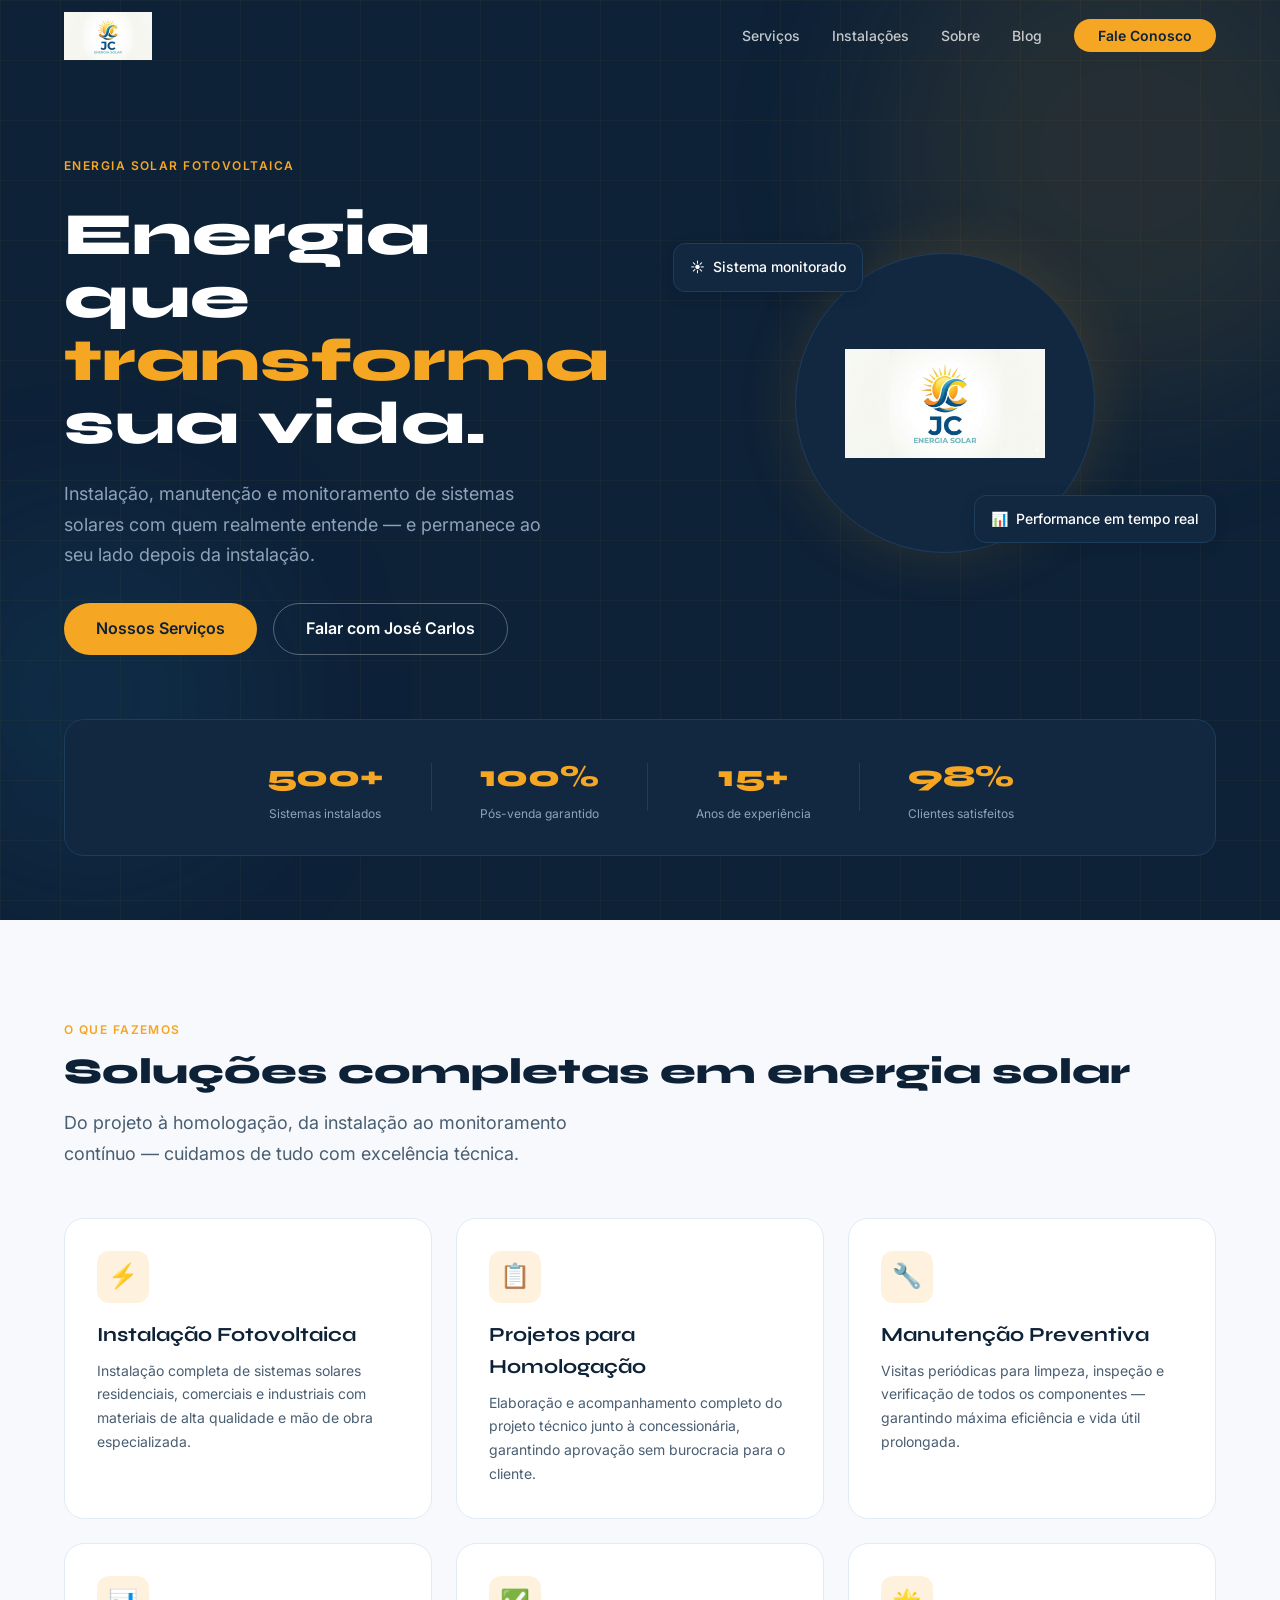
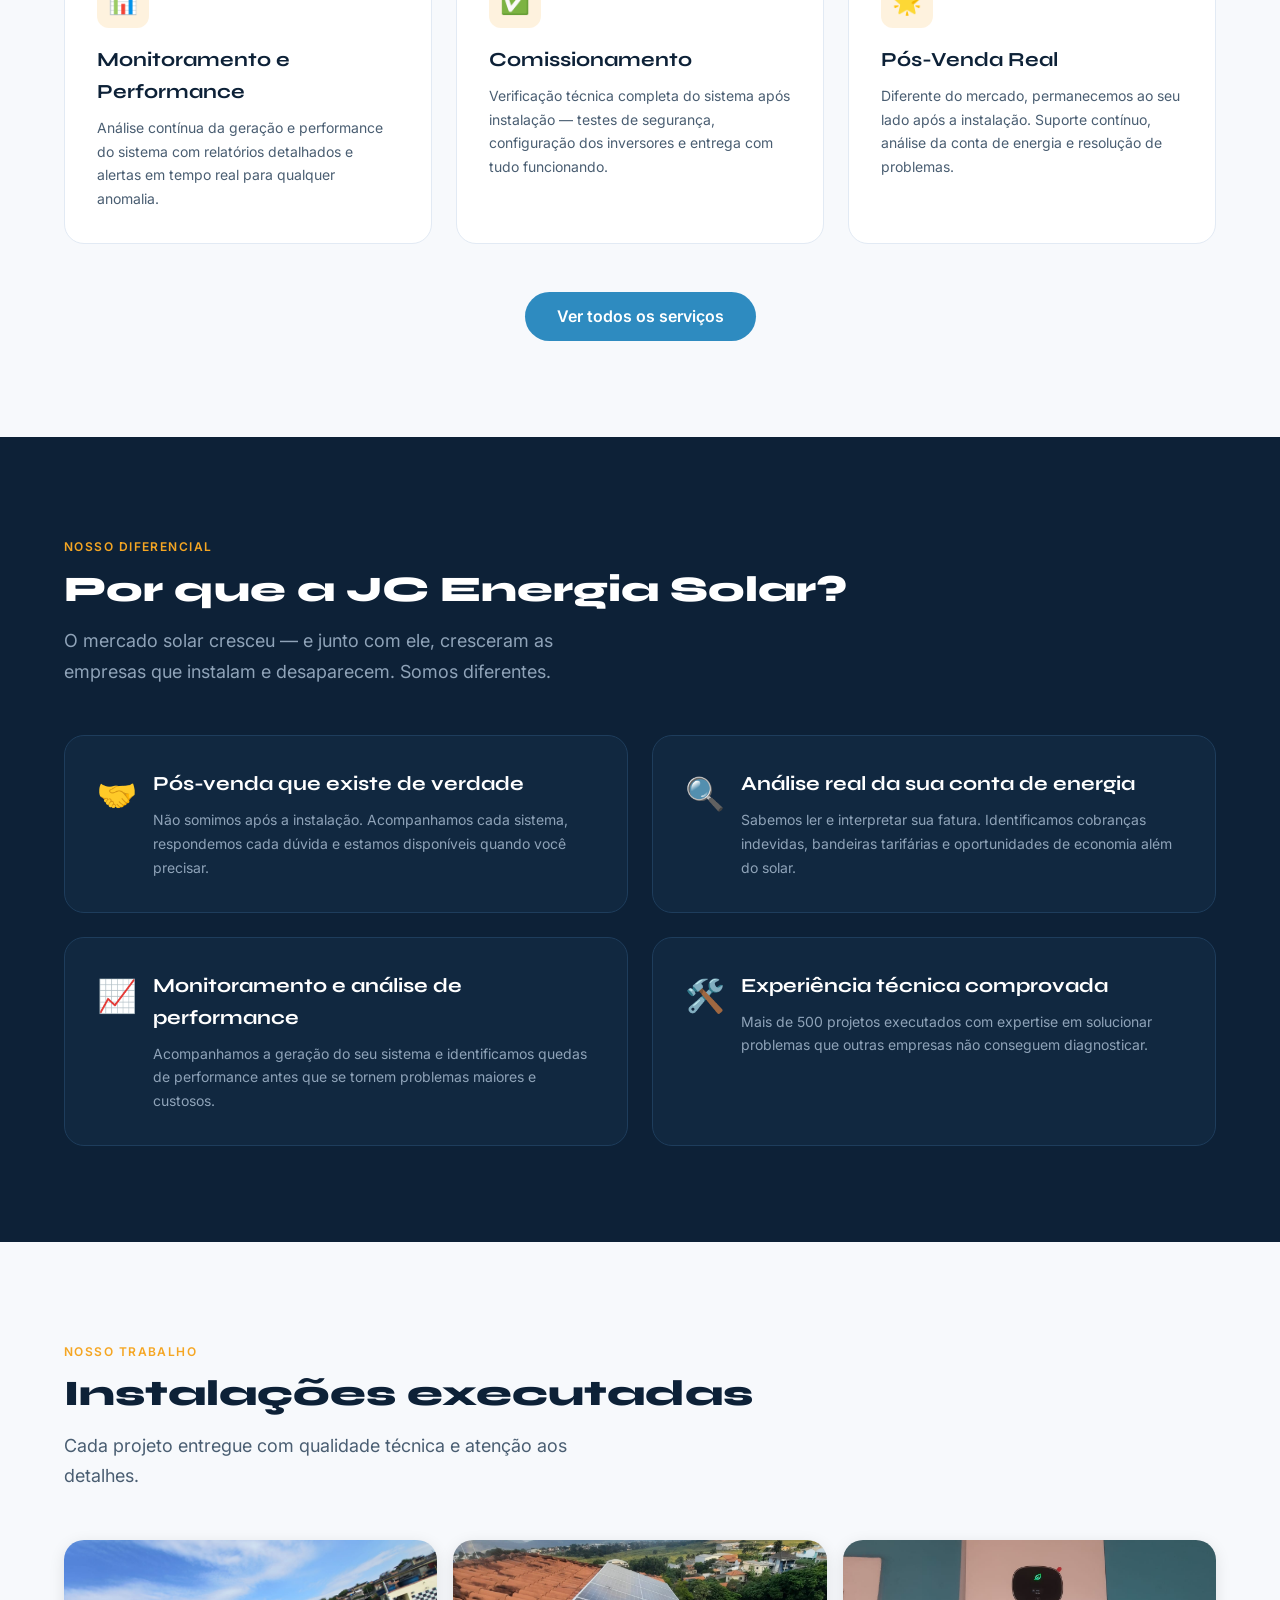
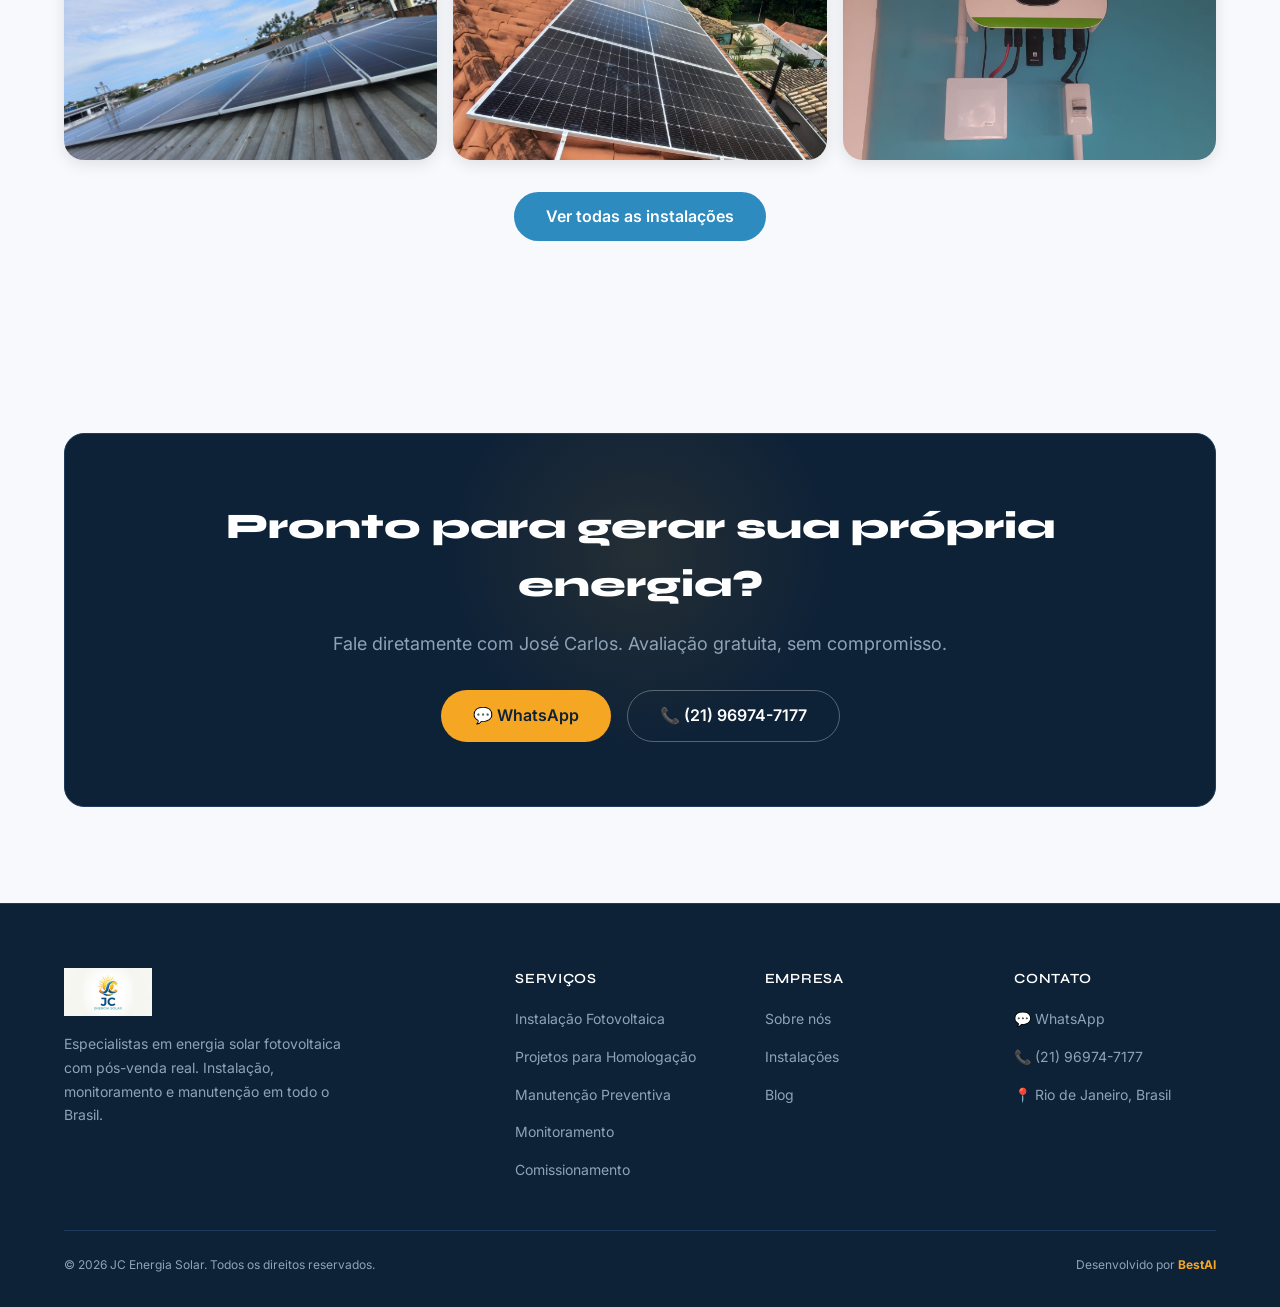
==== index.html @ f210039d "feat: index.html homepage JC Energia Solar" ====
<!DOCTYPE html>
<html lang="pt-BR">
<head>
  <meta charset="UTF-8" />
  <meta name="viewport" content="width=device-width, initial-scale=1.0" />
  <meta name="description" content="JC Energia Solar — Instalação, manutenção e monitoramento de sistemas fotovoltaicos no Brasil. Qualidade, confiança e pós-venda real." />
  <title>JC Energia Solar — Energia que transforma</title>
  <link rel="icon" type="image/jpg" href="assets/images/logo.jpg" />
  <link rel="stylesheet" href="assets/css/style.css" />
</head>
<body>

  <!-- NAVBAR -->
  <nav class="navbar">
    <div class="container">
      <a href="index.html" class="navbar__logo">
        <img src="assets/images/logo.jpg" alt="JC Energia Solar" />
      </a>
      <ul class="navbar__links">
        <li><a href="pages/servicos.html">Serviços</a></li>
        <li><a href="pages/instalacoes.html">Instalações</a></li>
        <li><a href="pages/sobre.html">Sobre</a></li>
        <li><a href="pages/blog.html">Blog</a></li>
        <li><a href="#contacto" class="navbar__cta">Fale Conosco</a></li>
      </ul>
      <div class="navbar__toggle" aria-label="Menu">
        <span></span><span></span><span></span>
      </div>
    </div>
  </nav>

  <!-- HERO -->
  <section class="hero">
    <div class="hero__bg">
      <div class="hero__orb hero__orb--1"></div>
      <div class="hero__orb hero__orb--2"></div>
      <div class="hero__grid"></div>
    </div>
    <div class="container hero__content">
      <div class="hero__text">
        <span class="section__eyebrow">Energia Solar Fotovoltaica</span>
        <h1 class="hero__title">Energia que<br><span>transforma</span><br>sua vida.</h1>
        <p class="hero__subtitle">Instalação, manutenção e monitoramento de sistemas solares com quem realmente entende — e permanece ao seu lado depois da instalação.</p>
        <div class="hero__actions">
          <a href="pages/servicos.html" class="btn btn--primary">Nossos Serviços</a>
          <a href="#contacto" class="btn btn--outline">Falar com José Carlos</a>
        </div>
      </div>
      <div class="hero__visual">
        <div class="hero__card-float hero__card-float--1">
          <span>☀️</span><p>Sistema monitorado</p>
        </div>
        <div class="hero__logo-glow">
          <img src="assets/images/logo.jpg" alt="JC Energia Solar" />
        </div>
        <div class="hero__card-float hero__card-float--2">
          <span>📊</span><p>Performance em tempo real</p>
        </div>
      </div>
    </div>

    <!-- STATS -->
    <div class="container">
      <div class="hero__stats">
        <div class="stat-item">
          <span class="stat-item__value" data-target="500+">500+</span>
          <span class="stat-item__label">Sistemas instalados</span>
        </div>
        <div class="stat-item__divider"></div>
        <div class="stat-item">
          <span class="stat-item__value" data-target="100%">100%</span>
          <span class="stat-item__label">Pós-venda garantido</span>
        </div>
        <div class="stat-item__divider"></div>
        <div class="stat-item">
          <span class="stat-item__value" data-target="15+">15+</span>
          <span class="stat-item__label">Anos de experiência</span>
        </div>
        <div class="stat-item__divider"></div>
        <div class="stat-item">
          <span class="stat-item__value" data-target="98%">98%</span>
          <span class="stat-item__label">Clientes satisfeitos</span>
        </div>
      </div>
    </div>
  </section>

  <!-- SERVIÇOS -->
  <section class="section section--light" id="servicos">
    <div class="container">
      <div class="section__header">
        <span class="section__eyebrow">O que fazemos</span>
        <h2 class="section__title">Soluções completas em energia solar</h2>
        <p class="section__subtitle">Do projeto à homologação, da instalação ao monitoramento contínuo — cuidamos de tudo com excelência técnica.</p>
      </div>
      <div class="services__grid">
        <div class="card">
          <div class="card__icon">⚡</div>
          <h3 class="card__title">Instalação Fotovoltaica</h3>
          <p class="card__text">Instalação completa de sistemas solares residenciais, comerciais e industriais com materiais de alta qualidade e mão de obra especializada.</p>
        </div>
        <div class="card">
          <div class="card__icon">📋</div>
          <h3 class="card__title">Projetos para Homologação</h3>
          <p class="card__text">Elaboração e acompanhamento completo do projeto técnico junto à concessionária, garantindo aprovação sem burocracia para o cliente.</p>
        </div>
        <div class="card">
          <div class="card__icon">🔧</div>
          <h3 class="card__title">Manutenção Preventiva</h3>
          <p class="card__text">Visitas periódicas para limpeza, inspeção e verificação de todos os componentes — garantindo máxima eficiência e vida útil prolongada.</p>
        </div>
        <div class="card">
          <div class="card__icon">📊</div>
          <h3 class="card__title">Monitoramento e Performance</h3>
          <p class="card__text">Análise contínua da geração e performance do sistema com relatórios detalhados e alertas em tempo real para qualquer anomalia.</p>
        </div>
        <div class="card">
          <div class="card__icon">✅</div>
          <h3 class="card__title">Comissionamento</h3>
          <p class="card__text">Verificação técnica completa do sistema após instalação — testes de segurança, configuração dos inversores e entrega com tudo funcionando.</p>
        </div>
        <div class="card">
          <div class="card__icon">🌟</div>
          <h3 class="card__title">Pós-Venda Real</h3>
          <p class="card__text">Diferente do mercado, permanecemos ao seu lado após a instalação. Suporte contínuo, análise da conta de energia e resolução de problemas.</p>
        </div>
      </div>
      <div style="text-align:center;margin-top:var(--space-12);">
        <a href="pages/servicos.html" class="btn btn--blue">Ver todos os serviços</a>
      </div>
    </div>
  </section>

  <!-- POR QUE ESCOLHER -->
  <section class="section section--dark">
    <div class="container">
      <div class="section__header">
        <span class="section__eyebrow">Nosso diferencial</span>
        <h2 class="section__title">Por que a JC Energia Solar?</h2>
        <p class="section__subtitle">O mercado solar cresceu — e junto com ele, cresceram as empresas que instalam e desaparecem. Somos diferentes.</p>
      </div>
      <div style="display:grid;grid-template-columns:repeat(2,1fr);gap:var(--space-6);">
        <div class="card card--dark" style="display:flex;gap:var(--space-4);align-items:flex-start;">
          <div style="font-size:2rem;flex-shrink:0;">🤝</div>
          <div>
            <h3 class="card__title" style="color:#fff;">Pós-venda que existe de verdade</h3>
            <p class="card__text">Não somimos após a instalação. Acompanhamos cada sistema, respondemos cada dúvida e estamos disponíveis quando você precisar.</p>
          </div>
        </div>
        <div class="card card--dark" style="display:flex;gap:var(--space-4);align-items:flex-start;">
          <div style="font-size:2rem;flex-shrink:0;">🔍</div>
          <div>
            <h3 class="card__title" style="color:#fff;">Análise real da sua conta de energia</h3>
            <p class="card__text">Sabemos ler e interpretar sua fatura. Identificamos cobranças indevidas, bandeiras tarifárias e oportunidades de economia além do solar.</p>
          </div>
        </div>
        <div class="card card--dark" style="display:flex;gap:var(--space-4);align-items:flex-start;">
          <div style="font-size:2rem;flex-shrink:0;">📈</div>
          <div>
            <h3 class="card__title" style="color:#fff;">Monitoramento e análise de performance</h3>
            <p class="card__text">Acompanhamos a geração do seu sistema e identificamos quedas de performance antes que se tornem problemas maiores e custosos.</p>
          </div>
        </div>
        <div class="card card--dark" style="display:flex;gap:var(--space-4);align-items:flex-start;">
          <div style="font-size:2rem;flex-shrink:0;">🛠️</div>
          <div>
            <h3 class="card__title" style="color:#fff;">Experiência técnica comprovada</h3>
            <p class="card__text">Mais de 500 projetos executados com expertise em solucionar problemas que outras empresas não conseguem diagnosticar.</p>
          </div>
        </div>
      </div>
    </div>
  </section>

  <!-- GALERIA PRÉVIA -->
  <section class="section section--light">
    <div class="container">
      <div class="section__header">
        <span class="section__eyebrow">Nosso trabalho</span>
        <h2 class="section__title">Instalações executadas</h2>
        <p class="section__subtitle">Cada projeto entregue com qualidade técnica e atenção aos detalhes.</p>
      </div>
      <div style="display:grid;grid-template-columns:repeat(3,1fr);gap:var(--space-4);">
        <div class="install-card" style="border-radius:var(--radius-lg);overflow:hidden;box-shadow:var(--shadow-md);">
          <img src="assets/images/img1.jpg" alt="Instalação 1" style="width:100%;height:220px;object-fit:cover;transition:transform 0.4s ease;" onmouseover="this.style.transform='scale(1.05)'" onmouseout="this.style.transform='scale(1)'" />
        </div>
        <div class="install-card" style="border-radius:var(--radius-lg);overflow:hidden;box-shadow:var(--shadow-md);">
          <img src="assets/images/img2.jpg" alt="Instalação 2" style="width:100%;height:220px;object-fit:cover;transition:transform 0.4s ease;" onmouseover="this.style.transform='scale(1.05)'" onmouseout="this.style.transform='scale(1)'" />
        </div>
        <div class="install-card" style="border-radius:var(--radius-lg);overflow:hidden;box-shadow:var(--shadow-md);">
          <img src="assets/images/img3.jpg" alt="Instalação 3" style="width:100%;height:220px;object-fit:cover;transition:transform 0.4s ease;" onmouseover="this.style.transform='scale(1.05)'" onmouseout="this.style.transform='scale(1)'" />
        </div>
      </div>
      <div style="text-align:center;margin-top:var(--space-8);">
        <a href="pages/instalacoes.html" class="btn btn--blue">Ver todas as instalações</a>
      </div>
    </div>
  </section>

  <!-- CONTACTO -->
  <section class="section cta-section" id="contacto">
    <div class="container">
      <div class="cta-box">
        <h2 class="cta-box__title">Pronto para gerar sua própria energia?</h2>
        <p class="cta-box__subtitle">Fale diretamente com José Carlos. Avaliação gratuita, sem compromisso.</p>
        <div style="display:flex;gap:var(--space-4);justify-content:center;flex-wrap:wrap;position:relative;">
          <a href="https://wa.me/5521969747177" target="_blank" class="btn btn--primary">
            💬 WhatsApp
          </a>
          <a href="tel:+5521969747177" class="btn btn--outline">
            📞 (21) 96974-7177
          </a>
        </div>
      </div>
    </div>
  </section>

  <!-- FOOTER -->
  <footer class="footer">
    <div class="container">
      <div class="footer__grid">
        <div class="footer__brand">
          <img src="assets/images/logo.jpg" alt="JC Energia Solar" />
          <p>Especialistas em energia solar fotovoltaica com pós-venda real. Instalação, monitoramento e manutenção em todo o Brasil.</p>
        </div>
        <div class="footer__col">
          <h4>Serviços</h4>
          <ul>
            <li><a href="pages/servicos.html">Instalação Fotovoltaica</a></li>
            <li><a href="pages/servicos.html">Projetos para Homologação</a></li>
            <li><a href="pages/servicos.html">Manutenção Preventiva</a></li>
            <li><a href="pages/servicos.html">Monitoramento</a></li>
            <li><a href="pages/servicos.html">Comissionamento</a></li>
          </ul>
        </div>
        <div class="footer__col">
          <h4>Empresa</h4>
          <ul>
            <li><a href="pages/sobre.html">Sobre nós</a></li>
            <li><a href="pages/instalacoes.html">Instalações</a></li>
            <li><a href="pages/blog.html">Blog</a></li>
          </ul>
        </div>
        <div class="footer__col">
          <h4>Contato</h4>
          <ul>
            <li><a href="https://wa.me/5521969747177" target="_blank">💬 WhatsApp</a></li>
            <li><a href="tel:+5521969747177">📞 (21) 96974-7177</a></li>
            <li><a href="#">📍 Rio de Janeiro, Brasil</a></li>
          </ul>
        </div>
      </div>
      <div class="footer__bottom">
        <span>© 2026 JC Energia Solar. Todos os direitos reservados.</span>
        <span>Desenvolvido por <strong style="color:var(--color-yellow);">BestAI</strong></span>
      </div>
    </div>
  </footer>

  <script src="assets/js/main.js"></script>
</body>
</html>
---- assets/css/style.css ----
/* ============================================
   JC ENERGIA SOLAR — GLOBAL STYLES
   ============================================ */

   @import url('https://fonts.googleapis.com/css2?family=Syne:wght@400;600;700;800&family=Inter:wght@300;400;500;600&display=swap');
   @import './theme.css';
   
   *, *::before, *::after { box-sizing: border-box; margin: 0; padding: 0; }
   html { scroll-behavior: smooth; font-size: 16px; }
   body {
     font-family: var(--font-body);
     color: var(--color-text-primary);
     background: var(--color-light-bg);
     line-height: 1.6;
     -webkit-font-smoothing: antialiased;
   }
   img { max-width: 100%; display: block; }
   a   { text-decoration: none; color: inherit; }
   ul  { list-style: none; }
   
   /* ── CONTAINER ── */
   .container {
     width: 100%;
     max-width: var(--container-max);
     margin: 0 auto;
     padding: 0 var(--space-6);
   }
   
   /* ── NAVBAR ── */
   .navbar {
     position: fixed;
     top: 0; left: 0; right: 0;
     height: var(--nav-height);
     z-index: 100;
     transition: background var(--transition-normal), box-shadow var(--transition-normal);
   }
   .navbar.scrolled {
     background: rgba(13,33,55,0.97);
     backdrop-filter: blur(12px);
     box-shadow: 0 2px 20px rgba(0,0,0,0.3);
   }
   .navbar .container {
     height: 100%;
     display: flex;
     align-items: center;
     justify-content: space-between;
   }
   .navbar__logo img { height: 48px; width: auto; }
   .navbar__links {
     display: flex;
     align-items: center;
     gap: var(--space-8);
   }
   .navbar__links a {
     font-size: var(--text-sm);
     font-weight: var(--weight-medium);
     color: rgba(255,255,255,0.75);
     transition: color var(--transition-fast);
     position: relative;
   }
   .navbar__links a::after {
     content: '';
     position: absolute;
     bottom: -4px; left: 0;
     width: 0; height: 2px;
     background: var(--color-yellow);
     transition: width var(--transition-normal);
   }
   .navbar__links a:hover,
   .navbar__links a.active { color: #fff; }
   .navbar__links a:hover::after,
   .navbar__links a.active::after { width: 100%; }
   
   .navbar__cta {
     background: var(--color-yellow) !important;
     color: var(--color-dark-bg) !important;
     font-weight: var(--weight-semibold) !important;
     padding: var(--space-2) var(--space-6);
     border-radius: var(--radius-full);
     transition: background var(--transition-fast), box-shadow var(--transition-fast) !important;
   }
   .navbar__cta:hover {
     background: var(--color-orange) !important;
     box-shadow: var(--shadow-yellow) !important;
   }
   .navbar__cta::after { display: none !important; }
   
   .navbar__toggle {
     display: none;
     flex-direction: column;
     gap: 5px;
     cursor: pointer;
     padding: var(--space-2);
   }
   .navbar__toggle span {
     display: block;
     width: 24px; height: 2px;
     background: #fff;
     border-radius: 2px;
     transition: transform var(--transition-normal), opacity var(--transition-normal);
   }
   
   /* ── BUTTONS ── */
   .btn {
     display: inline-flex;
     align-items: center;
     gap: var(--space-2);
     padding: var(--space-3) var(--space-8);
     border-radius: var(--radius-full);
     font-family: var(--font-body);
     font-size: var(--text-base);
     font-weight: var(--weight-semibold);
     cursor: pointer;
     border: none;
     transition: all var(--transition-normal);
     white-space: nowrap;
   }
   .btn--primary {
     background: var(--color-yellow);
     color: var(--color-dark-bg);
   }
   .btn--primary:hover {
     background: var(--color-orange);
     box-shadow: var(--shadow-yellow);
     transform: translateY(-2px);
   }
   .btn--outline {
     background: transparent;
     color: #fff;
     border: 1.5px solid rgba(255,255,255,0.3);
   }
   .btn--outline:hover {
     border-color: var(--color-yellow);
     color: var(--color-yellow);
     transform: translateY(-2px);
   }
   .btn--blue {
     background: var(--color-blue-mid);
     color: #fff;
   }
   .btn--blue:hover {
     background: var(--color-blue-dark);
     box-shadow: var(--shadow-blue);
     transform: translateY(-2px);
   }
   
   /* ── SECTIONS ── */
   .section { padding: var(--space-24) 0; }
   .section--dark    { background: var(--color-dark-bg); color: #fff; }
   .section--light   { background: var(--color-light-bg); }
   .section--surface { background: var(--color-light-surface); }
   .section--blue    { background: var(--color-blue-dark); color: #fff; }
   
   .section__eyebrow {
     display: inline-block;
     font-size: var(--text-xs);
     font-weight: var(--weight-semibold);
     letter-spacing: 0.12em;
     text-transform: uppercase;
     color: var(--color-yellow);
     margin-bottom: var(--space-3);
   }
   .section__title {
     font-family: var(--font-display);
     font-size: var(--text-4xl);
     font-weight: var(--weight-black);
     line-height: 1.15;
     margin-bottom: var(--space-4);
   }
   .section__subtitle {
     font-size: var(--text-lg);
     color: var(--color-text-secondary);
     max-width: 560px;
     line-height: 1.7;
   }
   .section--dark .section__subtitle,
   .section--blue .section__subtitle { color: var(--color-text-muted); }
   .section__header { margin-bottom: var(--space-12); }
   
   /* ── CARDS ── */
   .card {
     background: var(--color-light-surface);
     border: 1px solid var(--color-light-border);
     border-radius: var(--radius-lg);
     padding: var(--space-8);
     transition: box-shadow var(--transition-normal), transform var(--transition-normal), border-color var(--transition-normal);
   }
   .card:hover {
     box-shadow: var(--shadow-lg);
     transform: translateY(-4px);
     border-color: var(--color-yellow);
   }
   .card--dark {
     background: var(--color-dark-surface);
     border-color: var(--color-dark-border);
   }
   .card--dark:hover { box-shadow: var(--shadow-yellow); }
   .card__icon {
     width: 52px; height: 52px;
     background: var(--color-yellow-glow);
     border-radius: var(--radius-md);
     display: flex;
     align-items: center;
     justify-content: center;
     margin-bottom: var(--space-4);
     font-size: 1.5rem;
   }
   .card__title {
     font-family: var(--font-display);
     font-size: var(--text-xl);
     font-weight: var(--weight-bold);
     margin-bottom: var(--space-2);
   }
   .card__text {
     font-size: var(--text-sm);
     color: var(--color-text-secondary);
     line-height: 1.7;
   }
   .card--dark .card__text { color: var(--color-text-muted); }
   
   /* ── PAGE HERO (páginas internas) ── */
   .page-hero {
     background: var(--color-dark-bg);
     padding: calc(var(--nav-height) + var(--space-20)) 0 var(--space-20);
     position: relative;
     overflow: hidden;
     text-align: center;
   }
   .page-hero::before {
     content: '';
     position: absolute;
     top: -100px; left: 50%;
     transform: translateX(-50%);
     width: 600px; height: 400px;
     background: radial-gradient(ellipse, rgba(245,166,35,0.12) 0%, transparent 70%);
     pointer-events: none;
   }
   .page-hero__eyebrow {
     display: inline-block;
     font-size: var(--text-xs);
     font-weight: var(--weight-semibold);
     letter-spacing: 0.12em;
     text-transform: uppercase;
     color: var(--color-yellow);
     margin-bottom: var(--space-3);
   }
   .page-hero__title {
     font-family: var(--font-display);
     font-size: var(--text-5xl);
     font-weight: var(--weight-black);
     color: #fff;
     margin-bottom: var(--space-4);
     position: relative;
   }
   .page-hero__subtitle {
     font-size: var(--text-lg);
     color: var(--color-text-muted);
     max-width: 540px;
     margin: 0 auto;
     line-height: 1.7;
   }
   
   /* ── FOOTER ── */
   .footer {
     background: var(--color-dark-bg);
     color: var(--color-text-muted);
     padding: var(--space-16) 0 var(--space-8);
     border-top: 1px solid var(--color-dark-border);
   }
   .footer__grid {
     display: grid;
     grid-template-columns: 2fr 1fr 1fr 1fr;
     gap: var(--space-12);
     margin-bottom: var(--space-12);
   }
   .footer__brand img { height: 48px; margin-bottom: var(--space-4); }
   .footer__brand p   { font-size: var(--text-sm); line-height: 1.7; max-width: 280px; }
   .footer__col h4 {
     font-family: var(--font-display);
     font-size: var(--text-sm);
     font-weight: var(--weight-semibold);
     color: #fff;
     margin-bottom: var(--space-4);
     letter-spacing: 0.05em;
     text-transform: uppercase;
   }
   .footer__col ul { display: flex; flex-direction: column; gap: var(--space-3); }
   .footer__col ul li a {
     font-size: var(--text-sm);
     color: var(--color-text-muted);
     transition: color var(--transition-fast);
   }
   .footer__col ul li a:hover { color: var(--color-yellow); }
   .footer__bottom {
     border-top: 1px solid var(--color-dark-border);
     padding-top: var(--space-6);
     display: flex;
     justify-content: space-between;
     align-items: center;
     font-size: var(--text-xs);
   }
   
   /* ── HERO HOME ── */
   .hero {
     min-height: 100vh;
     background: var(--color-dark-bg);
     position: relative;
     overflow: hidden;
     display: flex;
     flex-direction: column;
     justify-content: center;
     padding-top: var(--nav-height);
   }
   .hero__bg { position: absolute; inset: 0; pointer-events: none; }
   .hero__orb {
     position: absolute;
     border-radius: 50%;
     filter: blur(80px);
   }
   .hero__orb--1 {
     width: 500px; height: 500px;
     background: rgba(245,166,35,0.10);
     top: -100px; right: -100px;
   }
   .hero__orb--2 {
     width: 350px; height: 350px;
     background: rgba(46,139,192,0.10);
     bottom: 50px; left: -80px;
   }
   .hero__grid {
     position: absolute; inset: 0;
     background-image:
       linear-gradient(rgba(245,166,35,0.04) 1px, transparent 1px),
       linear-gradient(90deg, rgba(245,166,35,0.04) 1px, transparent 1px);
     background-size: 60px 60px;
   }
   .hero__content {
     display: grid;
     grid-template-columns: 1fr 1fr;
     align-items: center;
     gap: var(--space-16);
     padding-top: var(--space-20);
     padding-bottom: var(--space-16);
     position: relative;
     z-index: 1;
   }
   .hero__text { max-width: 560px; }
   .hero__title {
     font-family: var(--font-display);
     font-size: var(--text-6xl);
     font-weight: var(--weight-black);
     color: #fff;
     line-height: 1.05;
     margin: var(--space-4) 0 var(--space-6);
   }
   .hero__title span { color: var(--color-yellow); }
   .hero__subtitle {
     font-size: var(--text-lg);
     color: var(--color-text-muted);
     line-height: 1.7;
     margin-bottom: var(--space-8);
     max-width: 480px;
   }
   .hero__actions { display: flex; gap: var(--space-4); flex-wrap: wrap; }
   
   /* Hero visual */
   .hero__visual {
     position: relative;
     display: flex;
     justify-content: center;
     align-items: center;
     height: 400px;
   }
   .hero__logo-glow {
     width: 300px; height: 300px;
     background: var(--color-dark-surface);
     border: 1px solid var(--color-dark-border);
     border-radius: 50%;
     display: flex;
     align-items: center;
     justify-content: center;
     box-shadow: 0 0 60px rgba(245,166,35,0.15);
     animation: pulse-jc 3s ease-in-out infinite;
   }
   .hero__logo-glow img { width: 200px; height: auto; }
   @keyframes pulse-jc {
     0%,100% { box-shadow: 0 0 60px rgba(245,166,35,0.15); }
     50%      { box-shadow: 0 0 100px rgba(245,166,35,0.30); }
   }
   .hero__card-float {
     position: absolute;
     background: var(--color-dark-surface);
     border: 1px solid var(--color-dark-border);
     border-radius: var(--radius-md);
     padding: var(--space-3) var(--space-4);
     display: flex;
     align-items: center;
     gap: var(--space-2);
     font-size: var(--text-sm);
     color: #fff;
     font-weight: var(--weight-medium);
     box-shadow: var(--shadow-md);
     animation: float-jc 4s ease-in-out infinite;
   }
   .hero__card-float--1 { top: 40px; left: 0; animation-delay: 0s; }
   .hero__card-float--2 { bottom: 60px; right: 0; animation-delay: 1.5s; }
   @keyframes float-jc {
     0%,100% { transform: translateY(0); }
     50%     { transform: translateY(-10px); }
   }
   
   /* Stats bar */
   .hero__stats {
     display: flex;
     align-items: center;
     justify-content: center;
     gap: var(--space-12);
     padding: var(--space-8) var(--space-12);
     background: var(--color-dark-surface);
     border: 1px solid var(--color-dark-border);
     border-radius: var(--radius-lg);
     margin-bottom: var(--space-16);
     position: relative;
     z-index: 1;
   }
   .stat-item { display: flex; flex-direction: column; align-items: center; gap: var(--space-1); }
   .stat-item__value {
     font-family: var(--font-display);
     font-size: var(--text-3xl);
     font-weight: var(--weight-black);
     color: var(--color-yellow);
   }
   .stat-item__label { font-size: var(--text-xs); color: var(--color-text-muted); text-align: center; }
   .stat-item__divider { width: 1px; height: 48px; background: var(--color-dark-border); }
   
   /* Services grid */
   .services__grid {
     display: grid;
     grid-template-columns: repeat(3, 1fr);
     gap: var(--space-6);
   }
   
   /* Sectors tags */
   .sectors__grid { display: flex; flex-wrap: wrap; gap: var(--space-4); margin-top: var(--space-8); }
   .sector-tag {
     background: var(--color-dark-surface);
     border: 1px solid var(--color-dark-border);
     border-radius: var(--radius-full);
     padding: var(--space-3) var(--space-6);
     font-size: var(--text-sm);
     font-weight: var(--weight-medium);
     color: #fff;
     display: flex;
     align-items: center;
     gap: var(--space-2);
     transition: border-color var(--transition-fast), box-shadow var(--transition-fast);
   }
   .sector-tag:hover { border-color: var(--color-yellow); box-shadow: var(--shadow-yellow); }
   
   /* CTA box */
   .cta-section { background: var(--color-light-bg); }
   .cta-box {
     background: var(--color-dark-bg);
     border: 1px solid var(--color-dark-border);
     border-radius: var(--radius-lg);
     padding: var(--space-16) var(--space-12);
     text-align: center;
     position: relative;
     overflow: hidden;
   }
   .cta-box::before {
     content: '';
     position: absolute;
     top: -80px; left: 50%;
     transform: translateX(-50%);
     width: 400px; height: 400px;
     background: radial-gradient(circle, rgba(245,166,35,0.10) 0%, transparent 70%);
     pointer-events: none;
   }
   .cta-box__title {
     font-family: var(--font-display);
     font-size: var(--text-4xl);
     font-weight: var(--weight-black);
     color: #fff;
     margin-bottom: var(--space-4);
     position: relative;
   }
   .cta-box__subtitle {
     font-size: var(--text-lg);
     color: var(--color-text-muted);
     margin-bottom: var(--space-8);
     position: relative;
   }
   
   /* Mobile menu */
   .navbar__links.open {
     display: flex;
     flex-direction: column;
     position: fixed;
     top: var(--nav-height); left: 0; right: 0;
     background: rgba(13,33,55,0.98);
     backdrop-filter: blur(12px);
     padding: var(--space-8) var(--space-6);
     gap: var(--space-6);
     border-bottom: 1px solid var(--color-dark-border);
   }
   
   /* Scroll reveal */
   .revealed { opacity: 1 !important; transform: translateY(0) !important; }
   
   /* ── RESPONSIVE ── */
   @media (max-width: 768px) {
     .navbar__links  { display: none; }
     .navbar__toggle { display: flex; }
     .hero__content  { grid-template-columns: 1fr; text-align: center; padding-top: var(--space-12); }
     .hero__title    { font-size: var(--text-4xl); }
     .hero__subtitle { margin: 0 auto var(--space-8); }
     .hero__actions  { justify-content: center; }
     .hero__visual   { display: none; }
     .hero__stats    { flex-direction: column; gap: var(--space-6); }
     .stat-item__divider { width: 48px; height: 1px; }
     .services__grid { grid-template-columns: 1fr; }
     .section__title { font-size: var(--text-3xl); }
     .page-hero__title { font-size: var(--text-3xl); }
     .footer__grid   { grid-template-columns: 1fr 1fr; gap: var(--space-8); }
     .footer__bottom { flex-direction: column; gap: var(--space-3); text-align: center; }
     .cta-box        { padding: var(--space-12) var(--space-6); }
     .cta-box__title { font-size: var(--text-2xl); }
   }
   @media (max-width: 480px) {
     .section        { padding: var(--space-16) 0; }
     .section__title { font-size: var(--text-2xl); }
     .footer__grid   { grid-template-columns: 1fr; }
     .hero__title    { font-size: var(--text-3xl); }
   }
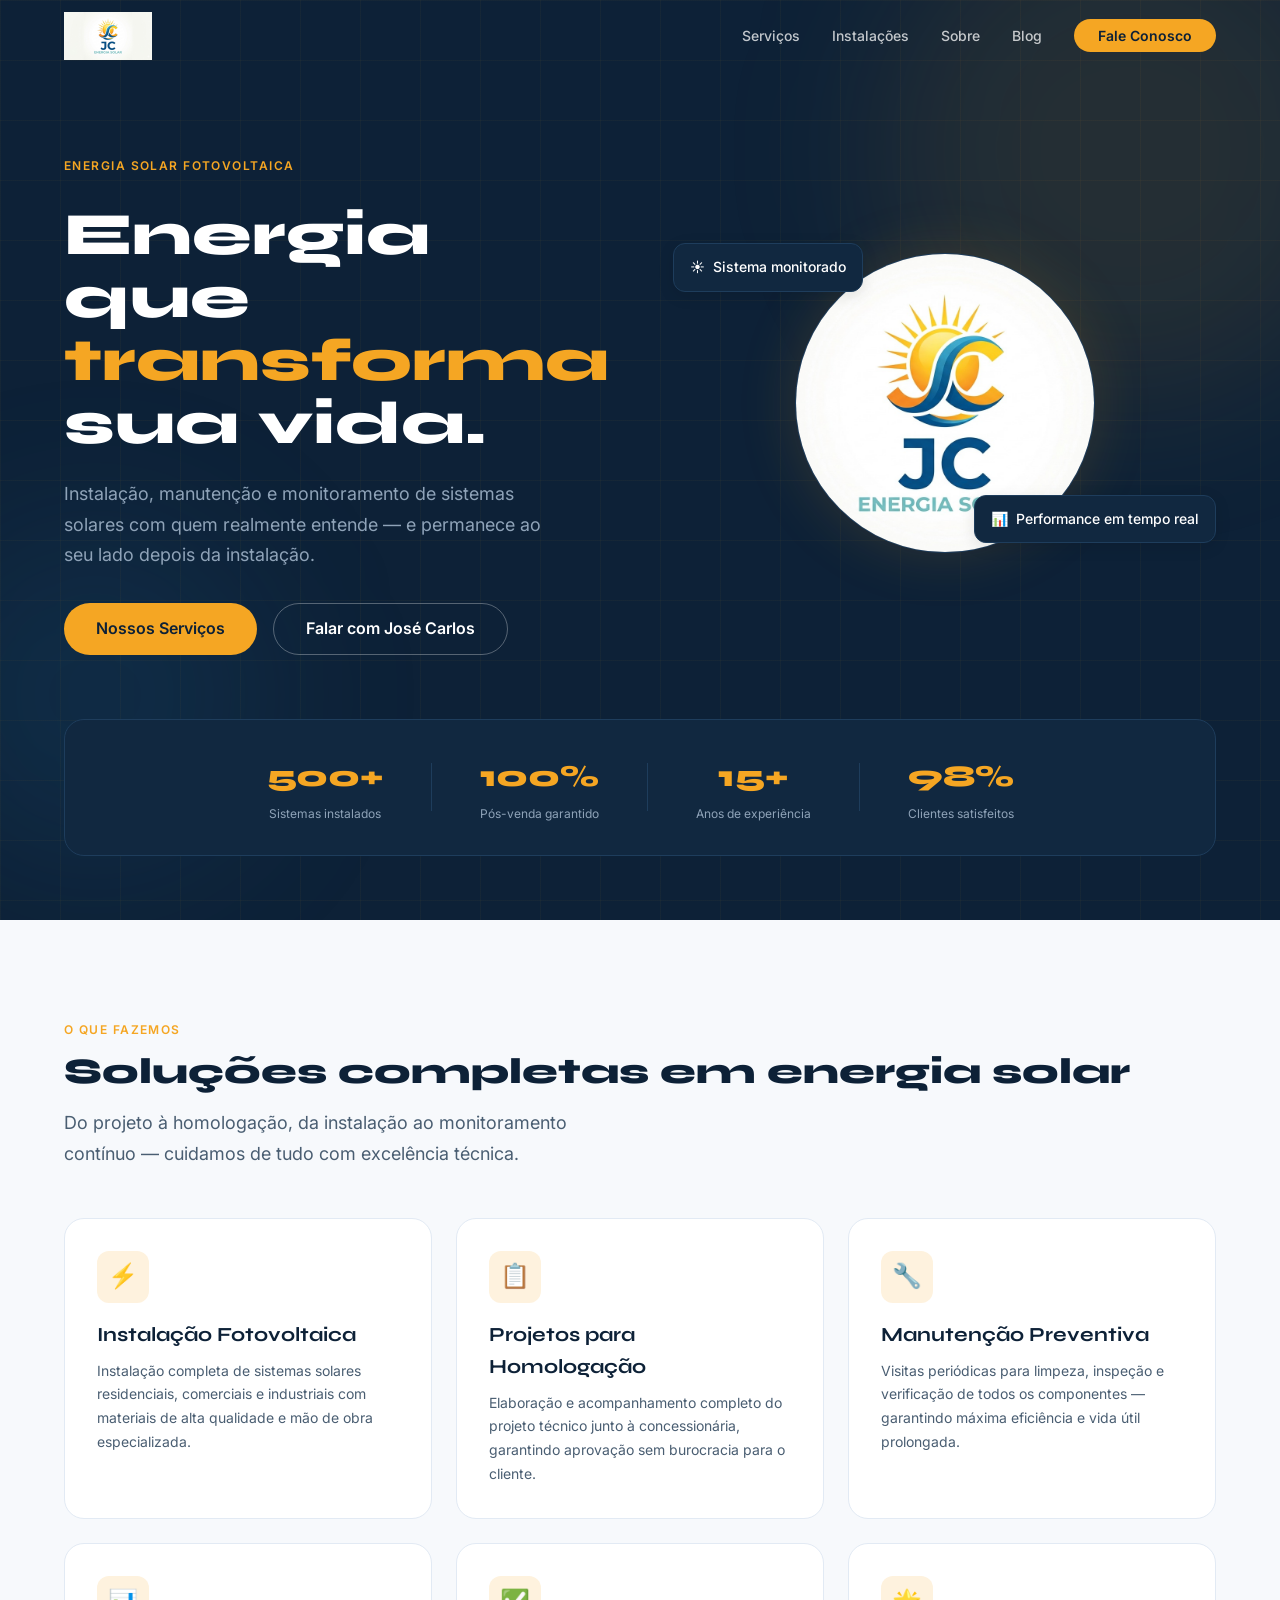
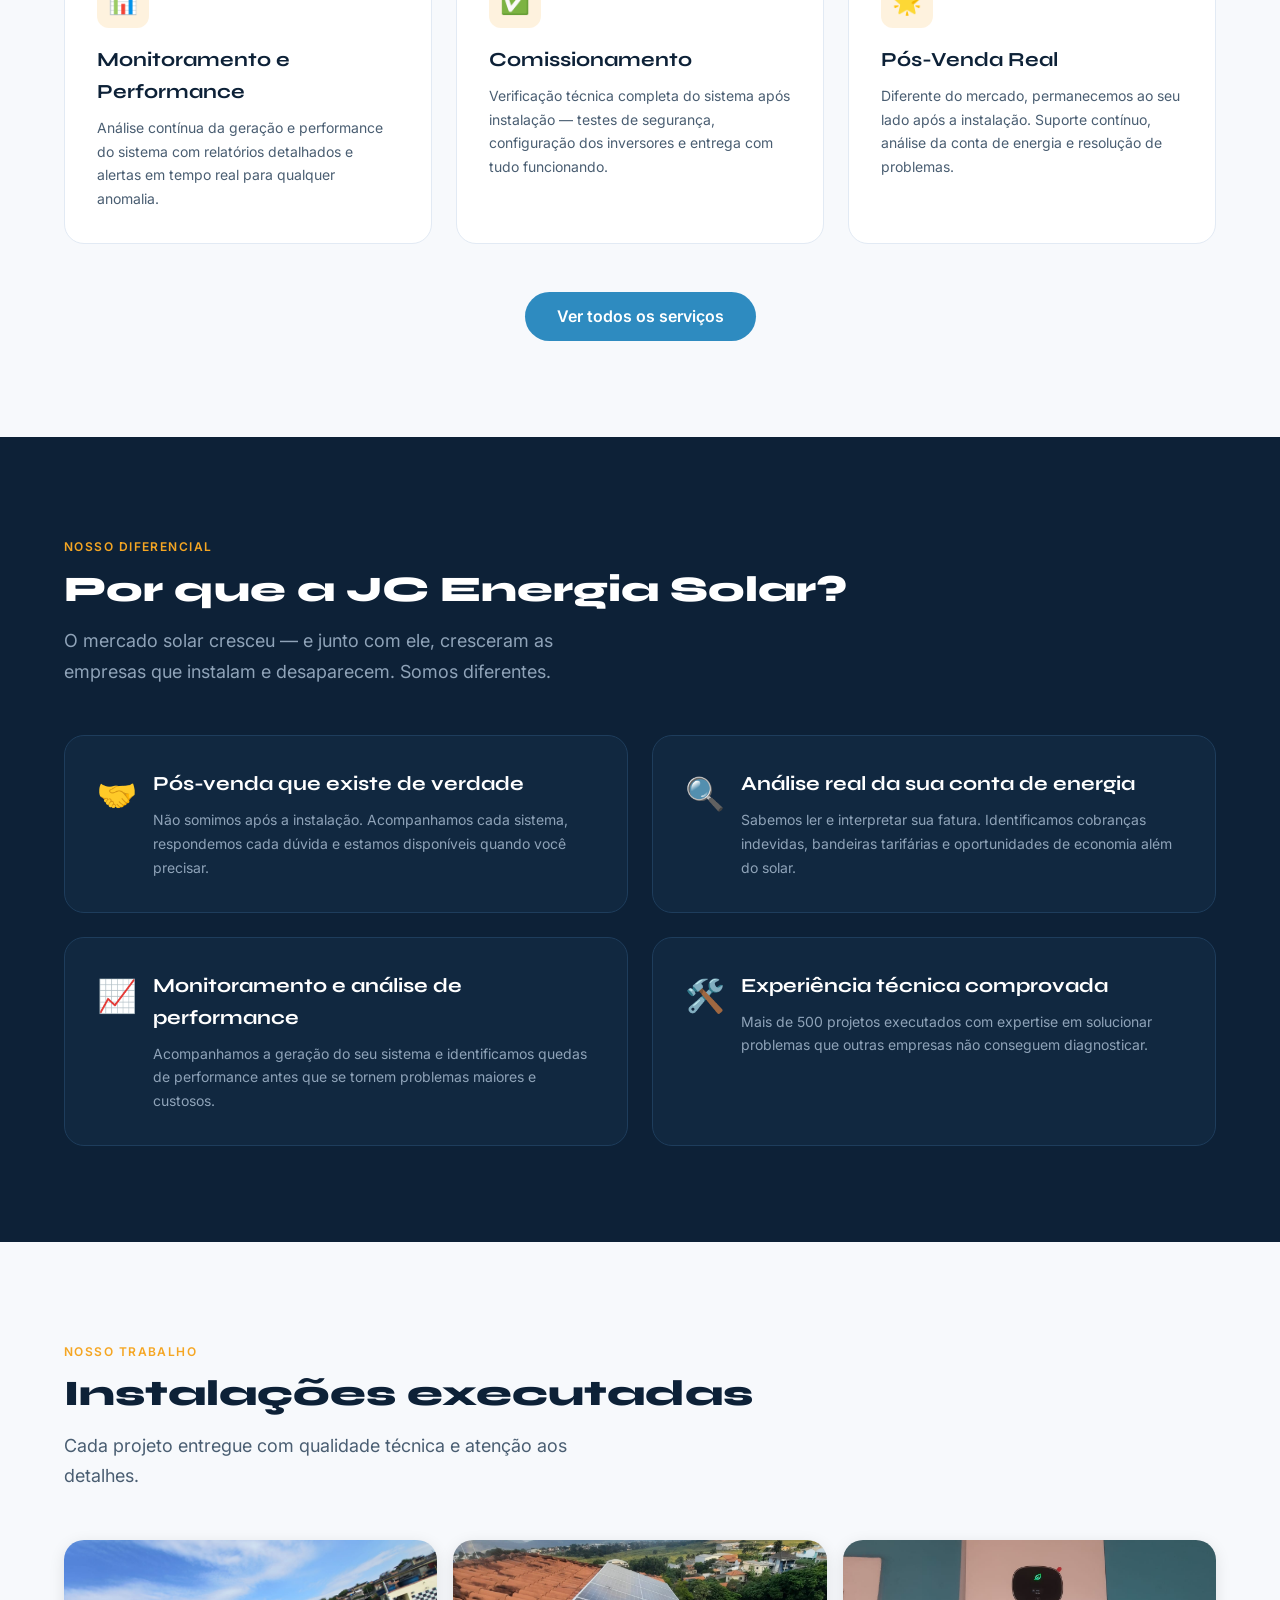
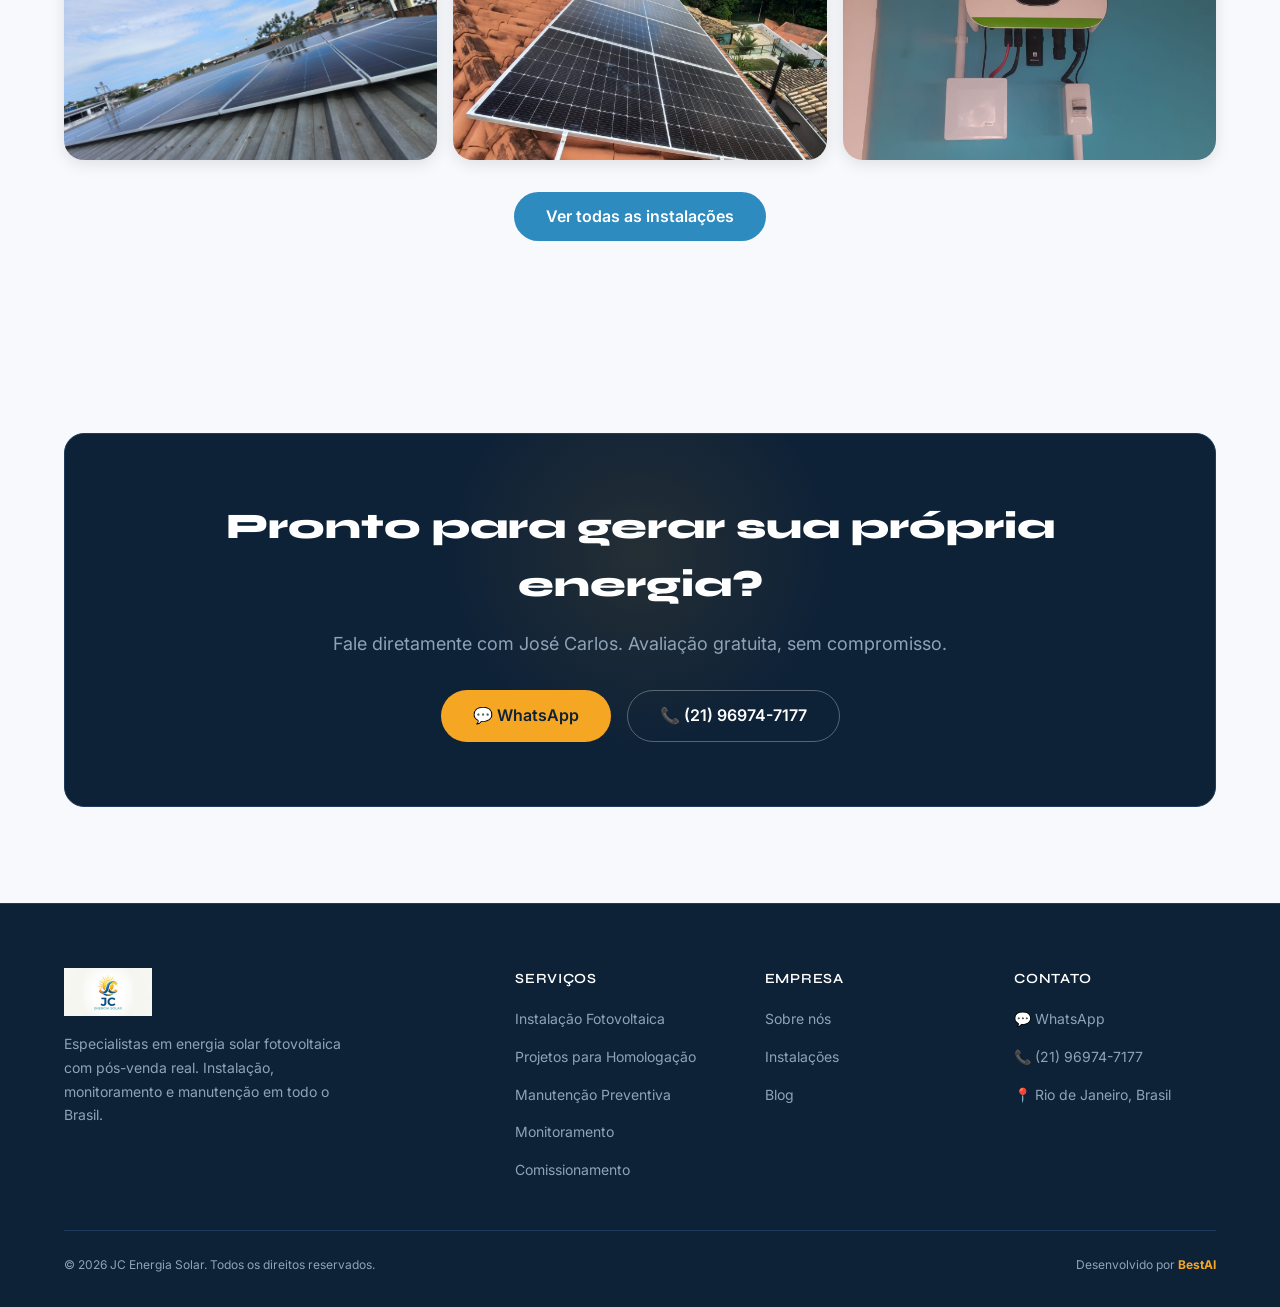
==== commit a5233d07: "fix: logo circular hero imagens servicos galeria residencial" ====
--- a/index.html
+++ b/index.html
@@ -51,8 +51,8 @@
           <span>☀️</span><p>Sistema monitorado</p>
         </div>
         <div class="hero__logo-glow">
-          <img src="assets/images/logo.jpg" alt="JC Energia Solar" />
-        </div>
+            <img src="assets/images/logo.jpg" alt="JC Energia Solar" style="width:100%;height:100%;object-fit:cover;border-radius:50%;" />
+          </div>
         <div class="hero__card-float hero__card-float--2">
           <span>📊</span><p>Performance em tempo real</p>
         </div>
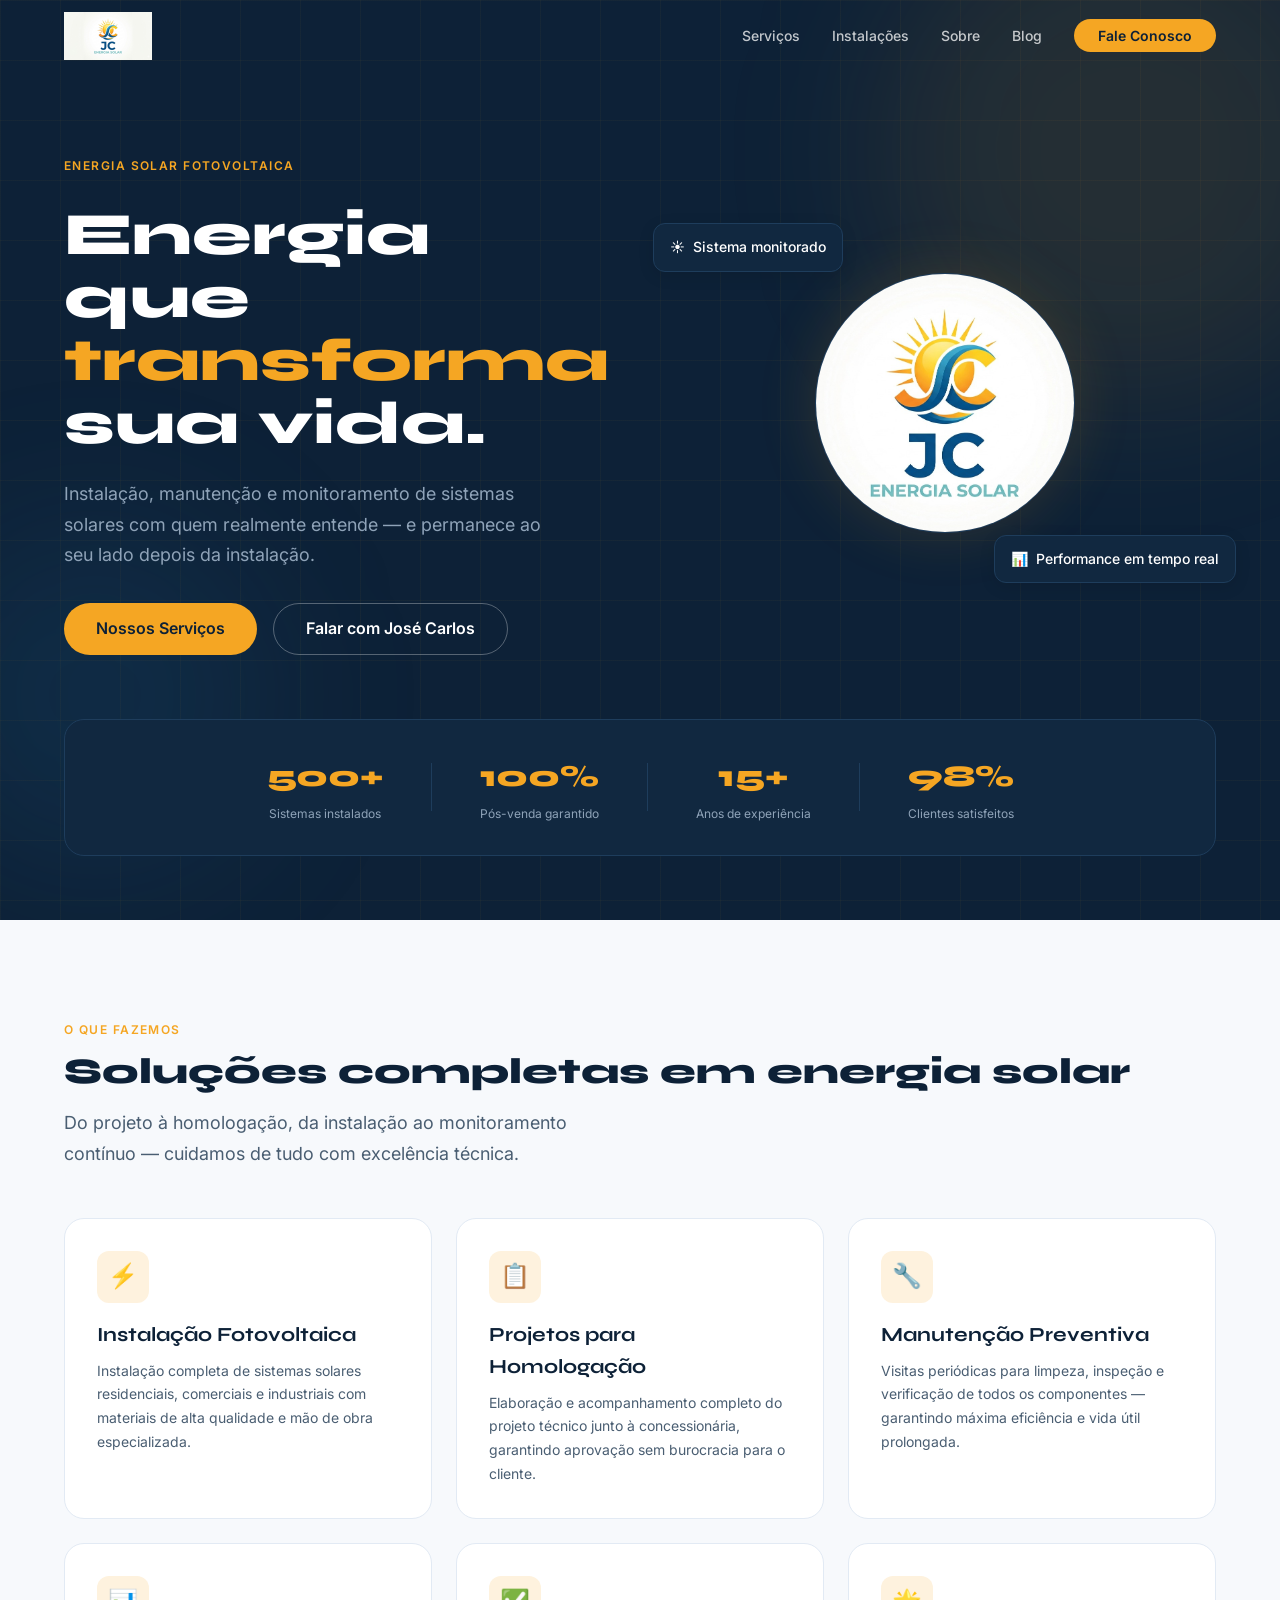
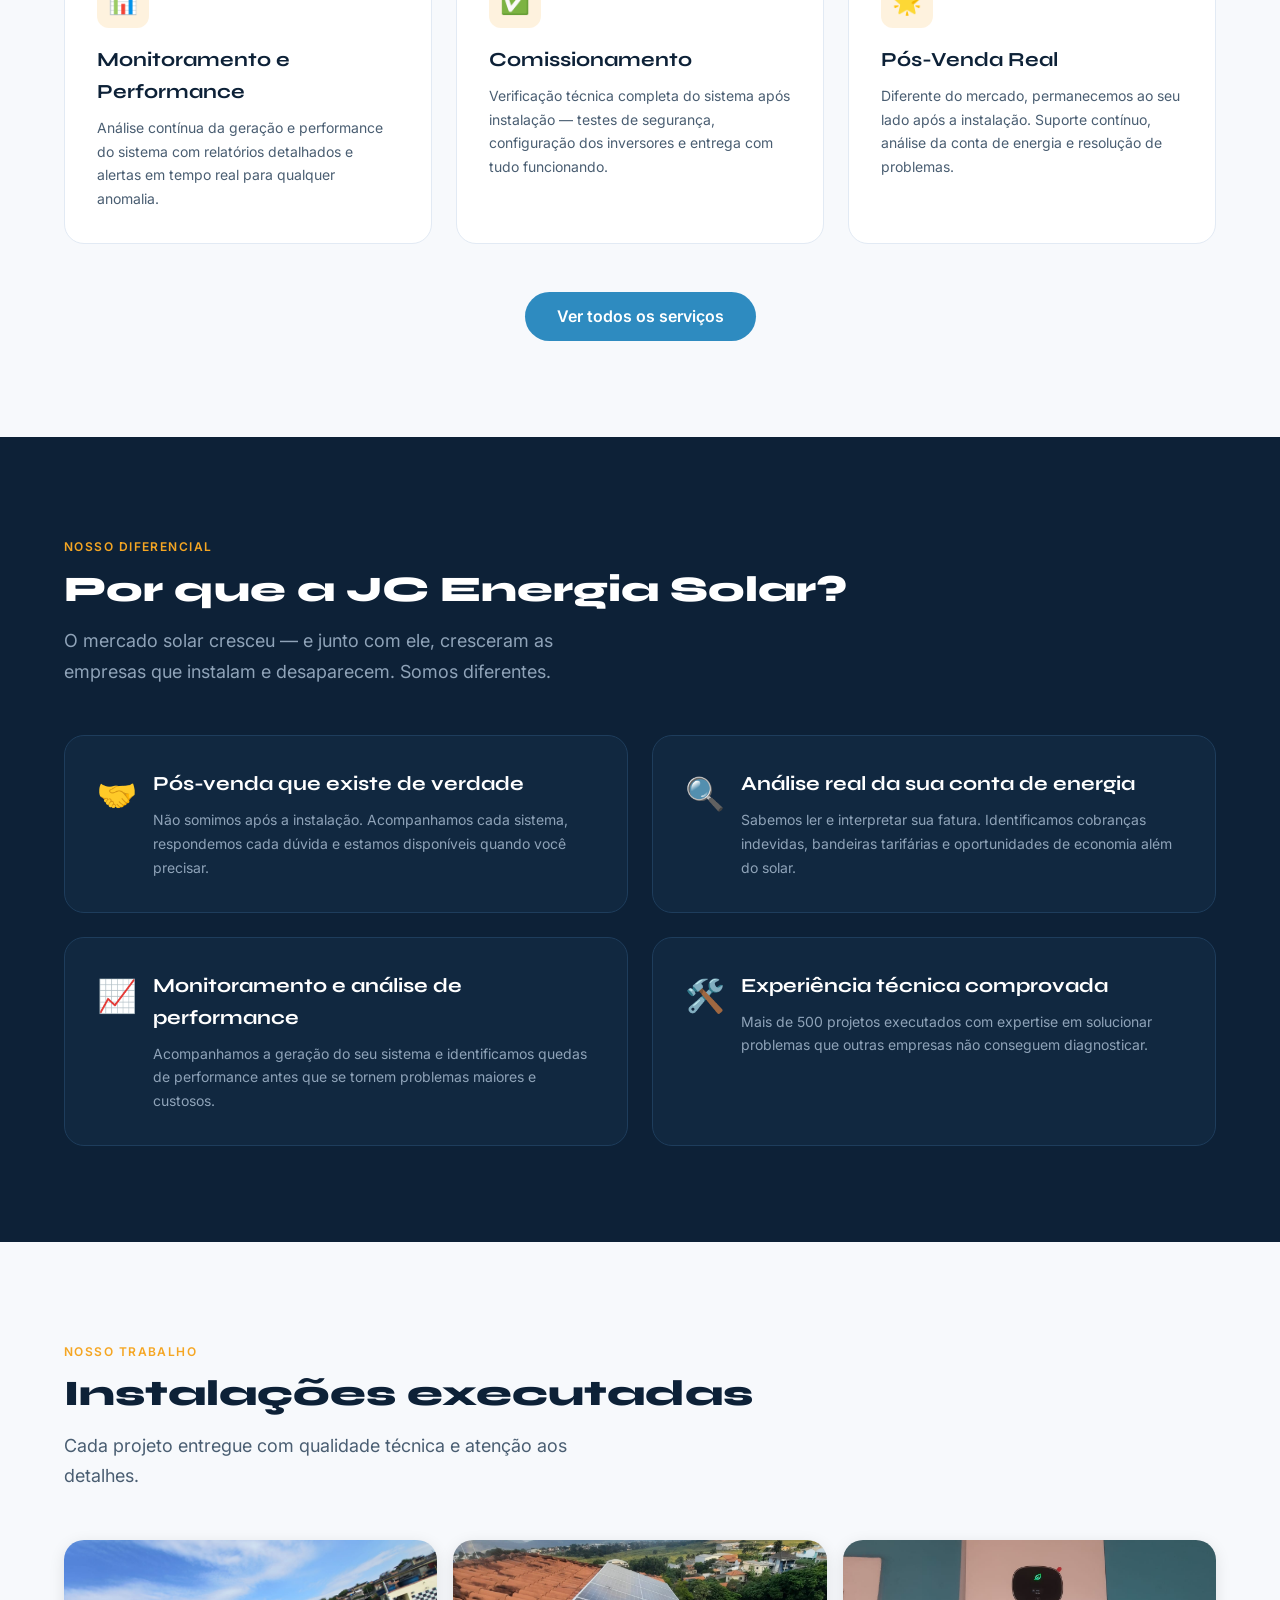
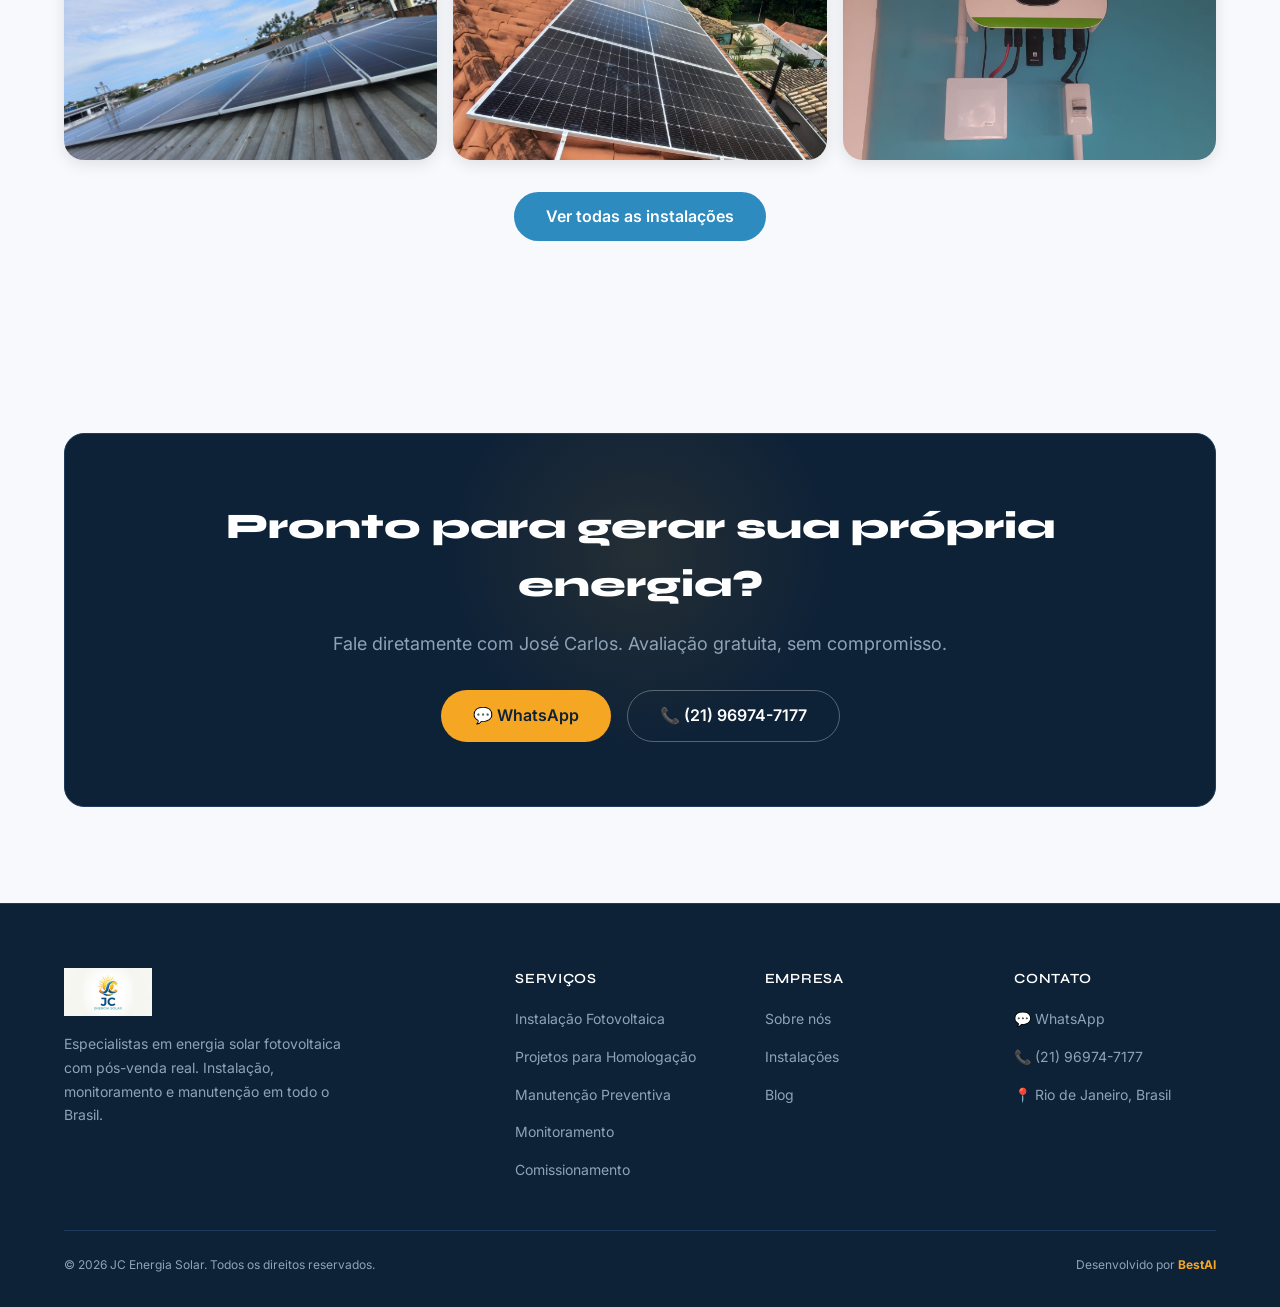
==== commit eefa929c: "fix: posicionamento cards flutuantes hero" ====
--- a/index.html
+++ b/index.html
@@ -47,15 +47,15 @@
         </div>
       </div>
       <div class="hero__visual">
-        <div class="hero__card-float hero__card-float--1">
-          <span>☀️</span><p>Sistema monitorado</p>
-        </div>
-        <div class="hero__logo-glow">
+        <div class="hero__card-float hero__card-float--1" style="top:20px;left:-20px;">
+            <span>☀️</span><p>Sistema monitorado</p>
+          </div>
+          <div class="hero__logo-glow" style="width:260px;height:260px;">
             <img src="assets/images/logo.jpg" alt="JC Energia Solar" style="width:100%;height:100%;object-fit:cover;border-radius:50%;" />
           </div>
-        <div class="hero__card-float hero__card-float--2">
-          <span>📊</span><p>Performance em tempo real</p>
-        </div>
+          <div class="hero__card-float hero__card-float--2" style="bottom:20px;right:-20px;">
+            <span>📊</span><p>Performance em tempo real</p>
+          </div>
       </div>
     </div>
 
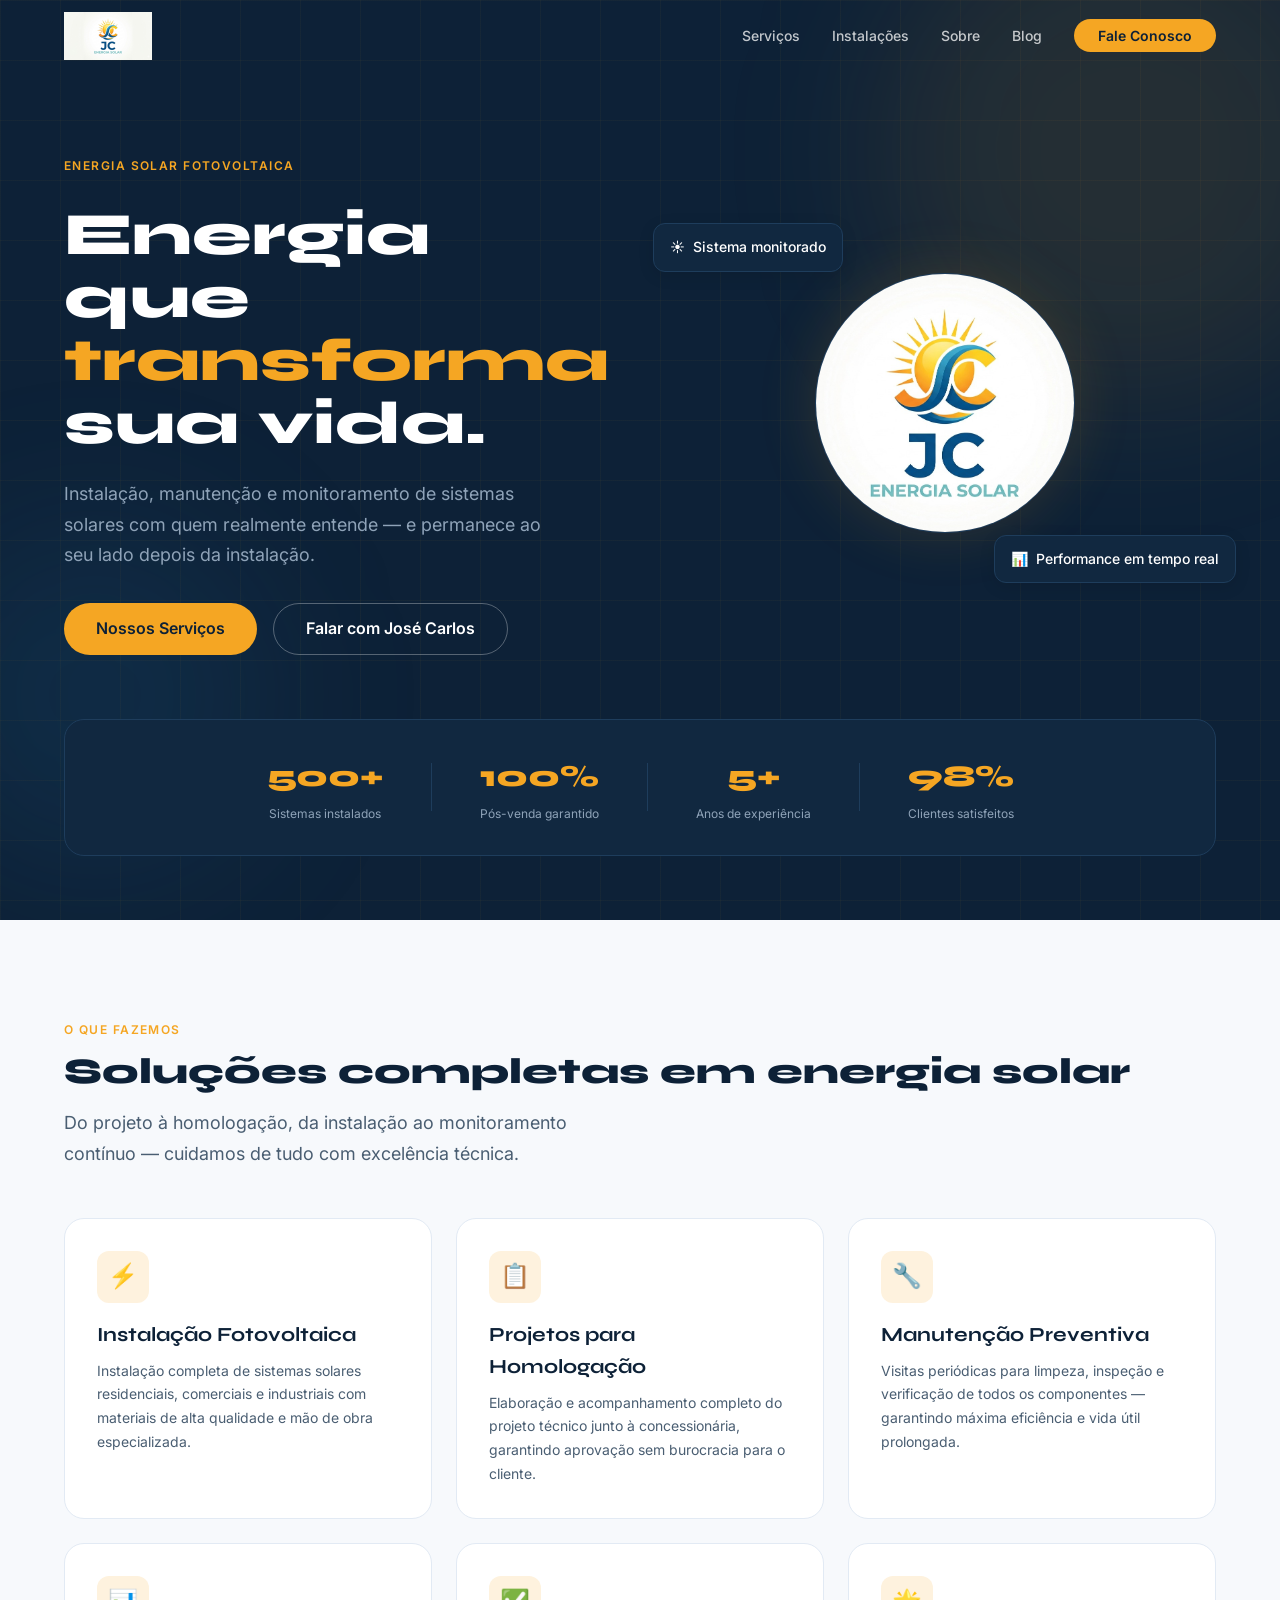
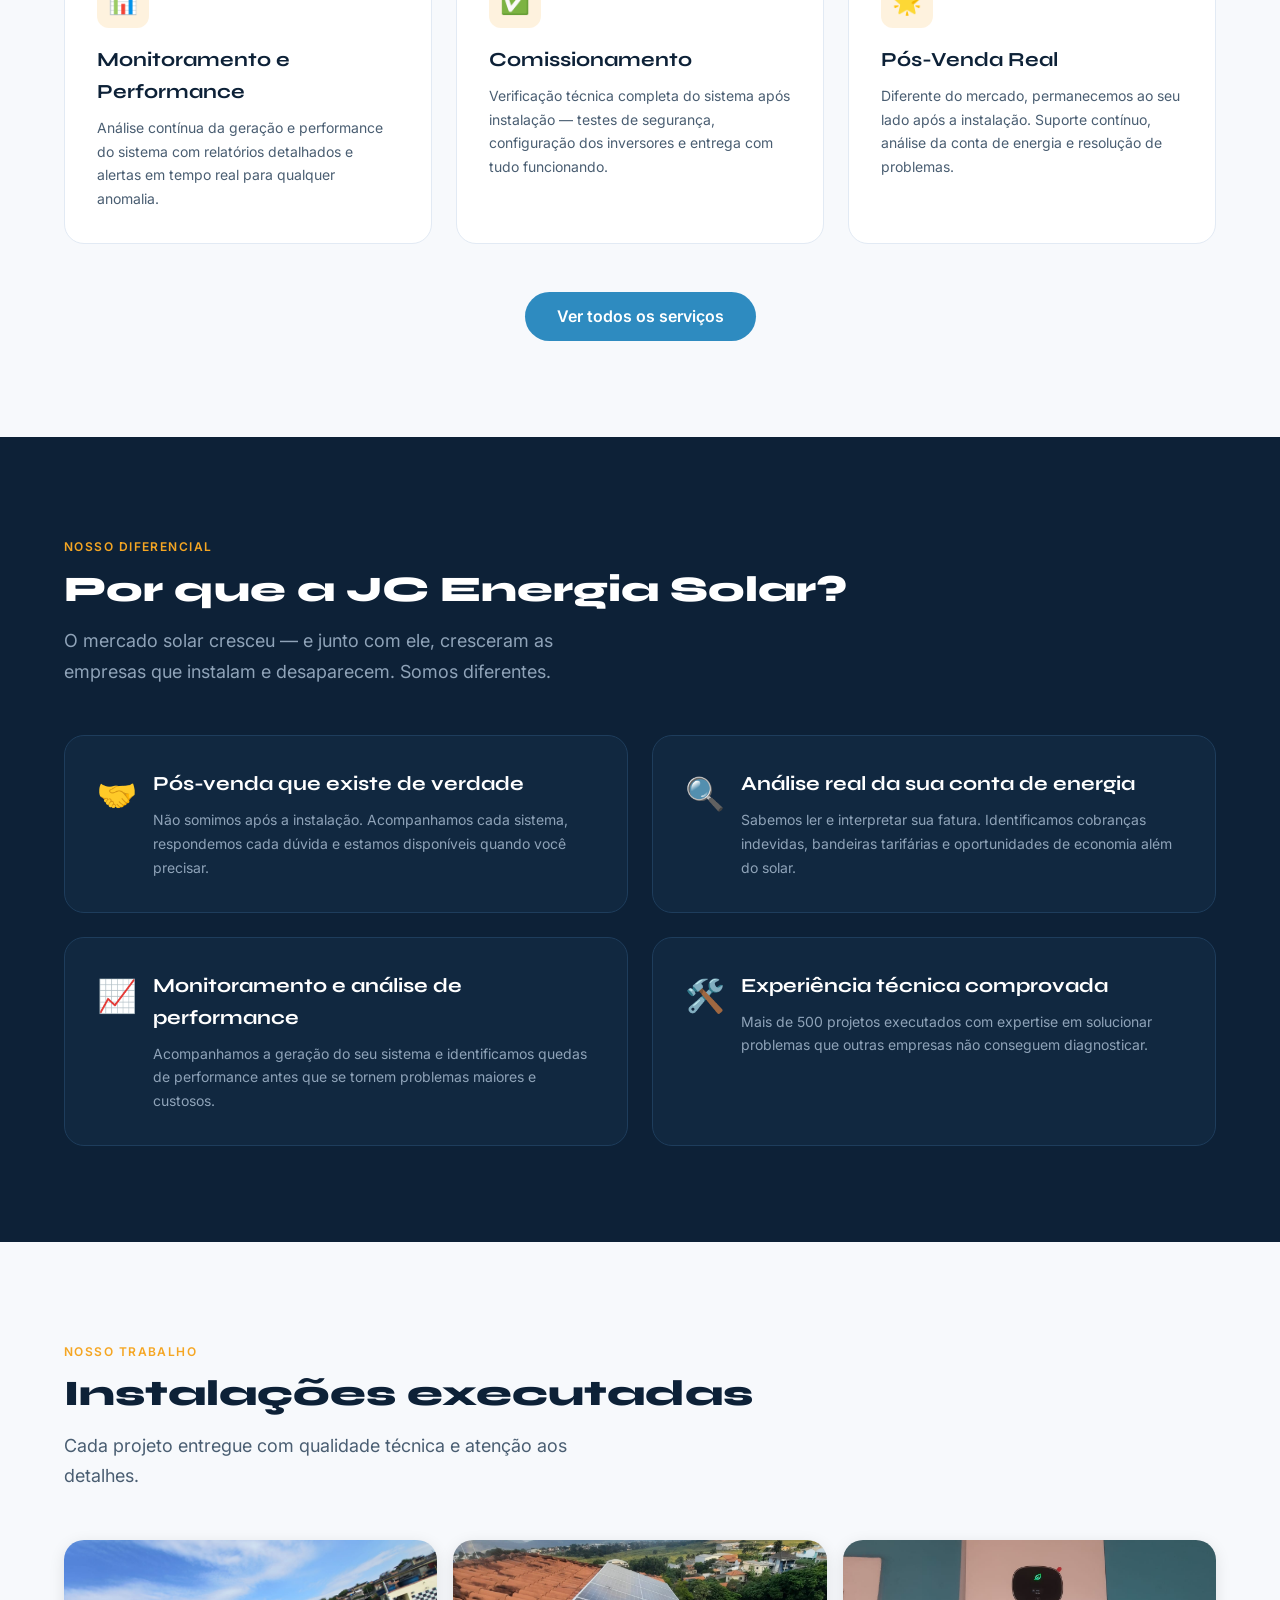
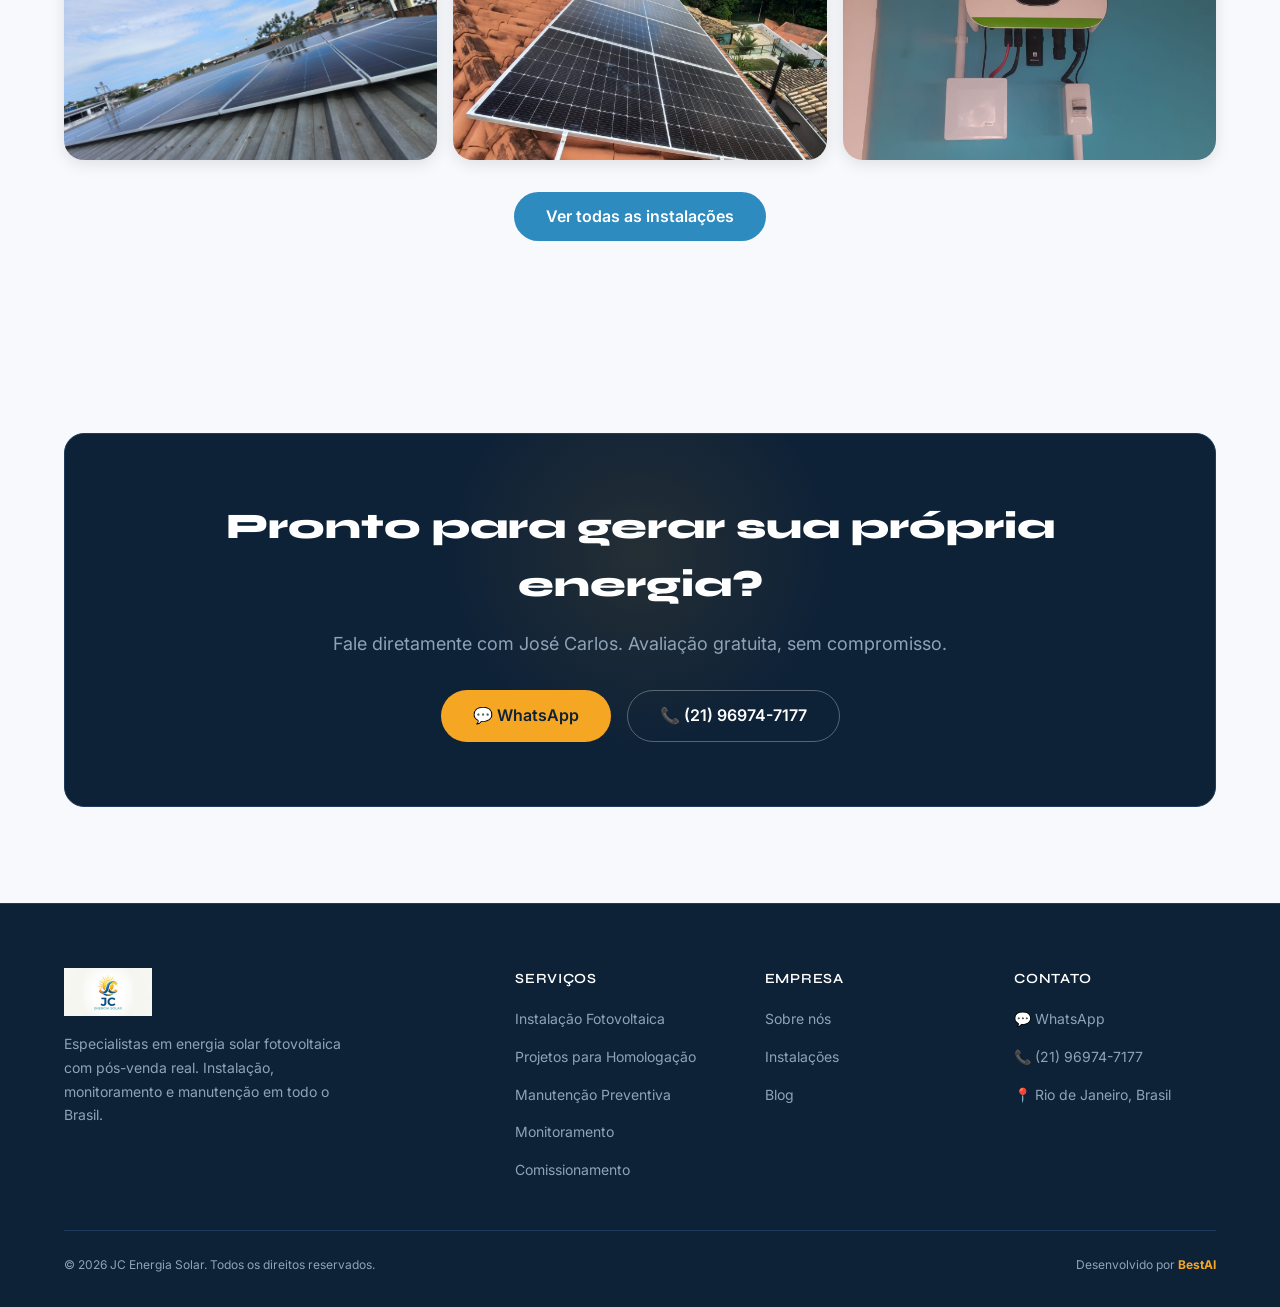
==== commit 564b3e6a: "fix: anos experiencia 15 para 5" ====
--- a/index.html
+++ b/index.html
@@ -73,7 +73,7 @@
         </div>
         <div class="stat-item__divider"></div>
         <div class="stat-item">
-          <span class="stat-item__value" data-target="15+">15+</span>
+          <span class="stat-item__value" data-target="5+">5+</span>
           <span class="stat-item__label">Anos de experiência</span>
         </div>
         <div class="stat-item__divider"></div>
--- a/assets/css/style.css
+++ b/assets/css/style.css
@@ -510,8 +510,15 @@
    
    /* ── RESPONSIVE ── */
    @media (max-width: 768px) {
-     .navbar__links  { display: none; }
-     .navbar__toggle { display: flex; }
+    .navbar__links  { display: none; }
+    .navbar__toggle {
+      display: flex !important;
+      flex-direction: column;
+      gap: 5px;
+      cursor: pointer;
+      padding: 8px;
+      z-index: 200;
+    }
      .hero__content  { grid-template-columns: 1fr; text-align: center; padding-top: var(--space-12); }
      .hero__title    { font-size: var(--text-4xl); }
      .hero__subtitle { margin: 0 auto var(--space-8); }
@@ -532,4 +539,127 @@
      .section__title { font-size: var(--text-2xl); }
      .footer__grid   { grid-template-columns: 1fr; }
      .hero__title    { font-size: var(--text-3xl); }
-   }+   }
+
+   /* ── MOBILE NAVBAR FIX ── */
+/* ── RESPONSIVE ── */
+/* ── RESPONSIVE ── */
+@media (max-width: 768px) {
+    .navbar__links  { display: none; }
+    .navbar__toggle { display: flex; }
+  
+    .hero__content {
+      grid-template-columns: 1fr;
+      text-align: center;
+      padding-top: var(--space-12);
+    }
+    .hero__title    { font-size: var(--text-4xl); }
+    .hero__subtitle { margin: 0 auto var(--space-8); }
+    .hero__actions  { justify-content: center; }
+    .hero__visual   { display: none; }
+    .hero__stats    { flex-direction: column; gap: var(--space-6); }
+    .stat-item__divider { width: 48px; height: 1px; }
+    .services__grid { grid-template-columns: 1fr; }
+    .section__title { font-size: var(--text-3xl); }
+    .page-hero__title { font-size: var(--text-3xl); }
+    .footer__grid   { grid-template-columns: 1fr 1fr; gap: var(--space-8); }
+    .footer__bottom { flex-direction: column; gap: var(--space-3); text-align: center; }
+    .cta-box        { padding: var(--space-12) var(--space-6); }
+    .cta-box__title { font-size: var(--text-2xl); }
+  }
+  
+  @media (max-width: 480px) {
+    .section        { padding: var(--space-16) 0; }
+    .section__title { font-size: var(--text-2xl); }
+    .footer__grid   { grid-template-columns: 1fr; }
+    .hero__title    { font-size: var(--text-3xl); }
+  }
+  
+  /* Mobile menu open */
+  .navbar__links.open {
+    display: flex;
+    flex-direction: column;
+    position: fixed;
+    top: var(--nav-height);
+    left: 0; right: 0;
+    background: rgba(13,33,55,0.98);
+    backdrop-filter: blur(12px);
+    padding: var(--space-8) var(--space-6);
+    gap: var(--space-6);
+    border-bottom: 1px solid var(--color-dark-border);
+    z-index: 150;
+  }
+
+  /* ── OVERFLOW FIX MOBILE ── */
+html, body {
+    overflow-x: hidden;
+    max-width: 100%;
+  }
+  
+  @media (max-width: 768px) {
+    /* grids de 2 colunas no index */
+    .section--dark > .container > div[style*="grid-template-columns:repeat(2"] {
+      grid-template-columns: 1fr !important;
+    }
+  
+    /* fix geral para qualquer grid que transborde */
+    .container {
+      padding: 0 var(--space-4);
+      overflow: hidden;
+    }
+  
+    /* cards de diferencial — forçar 1 coluna */
+    div[style*="repeat(2,1fr)"],
+    div[style*="repeat(2, 1fr)"] {
+      grid-template-columns: 1fr !important;
+    }
+  
+    /* galeria instalações */
+    .gallery-grid {
+      grid-template-columns: 1fr !important;
+    }
+  
+    /* serviços detail */
+    .service-detail {
+      grid-template-columns: 1fr !important;
+      direction: ltr !important;
+    }
+  
+    /* about grid */
+    .about-grid {
+      grid-template-columns: 1fr !important;
+    }
+  
+    /* values grid */
+    .values-grid {
+      grid-template-columns: 1fr !important;
+    }
+  
+    /* stats bar instalações */
+    .stats-bar {
+      grid-template-columns: 1fr 1fr !important;
+    }
+  
+    /* process grid */
+    .process-grid {
+      grid-template-columns: 1fr 1fr !important;
+    }
+    .process-grid::before { display: none; }
+  
+    /* blog grid */
+    .blog-grid {
+      grid-template-columns: 1fr !important;
+    }
+  
+    /* founder/profile card */
+    .profile-card {
+      grid-template-columns: 1fr !important;
+      text-align: center;
+    }
+    .profile-avatar { margin: 0 auto; }
+  
+    /* newsletter form */
+    .newsletter__form {
+      flex-direction: column;
+    }
+  }
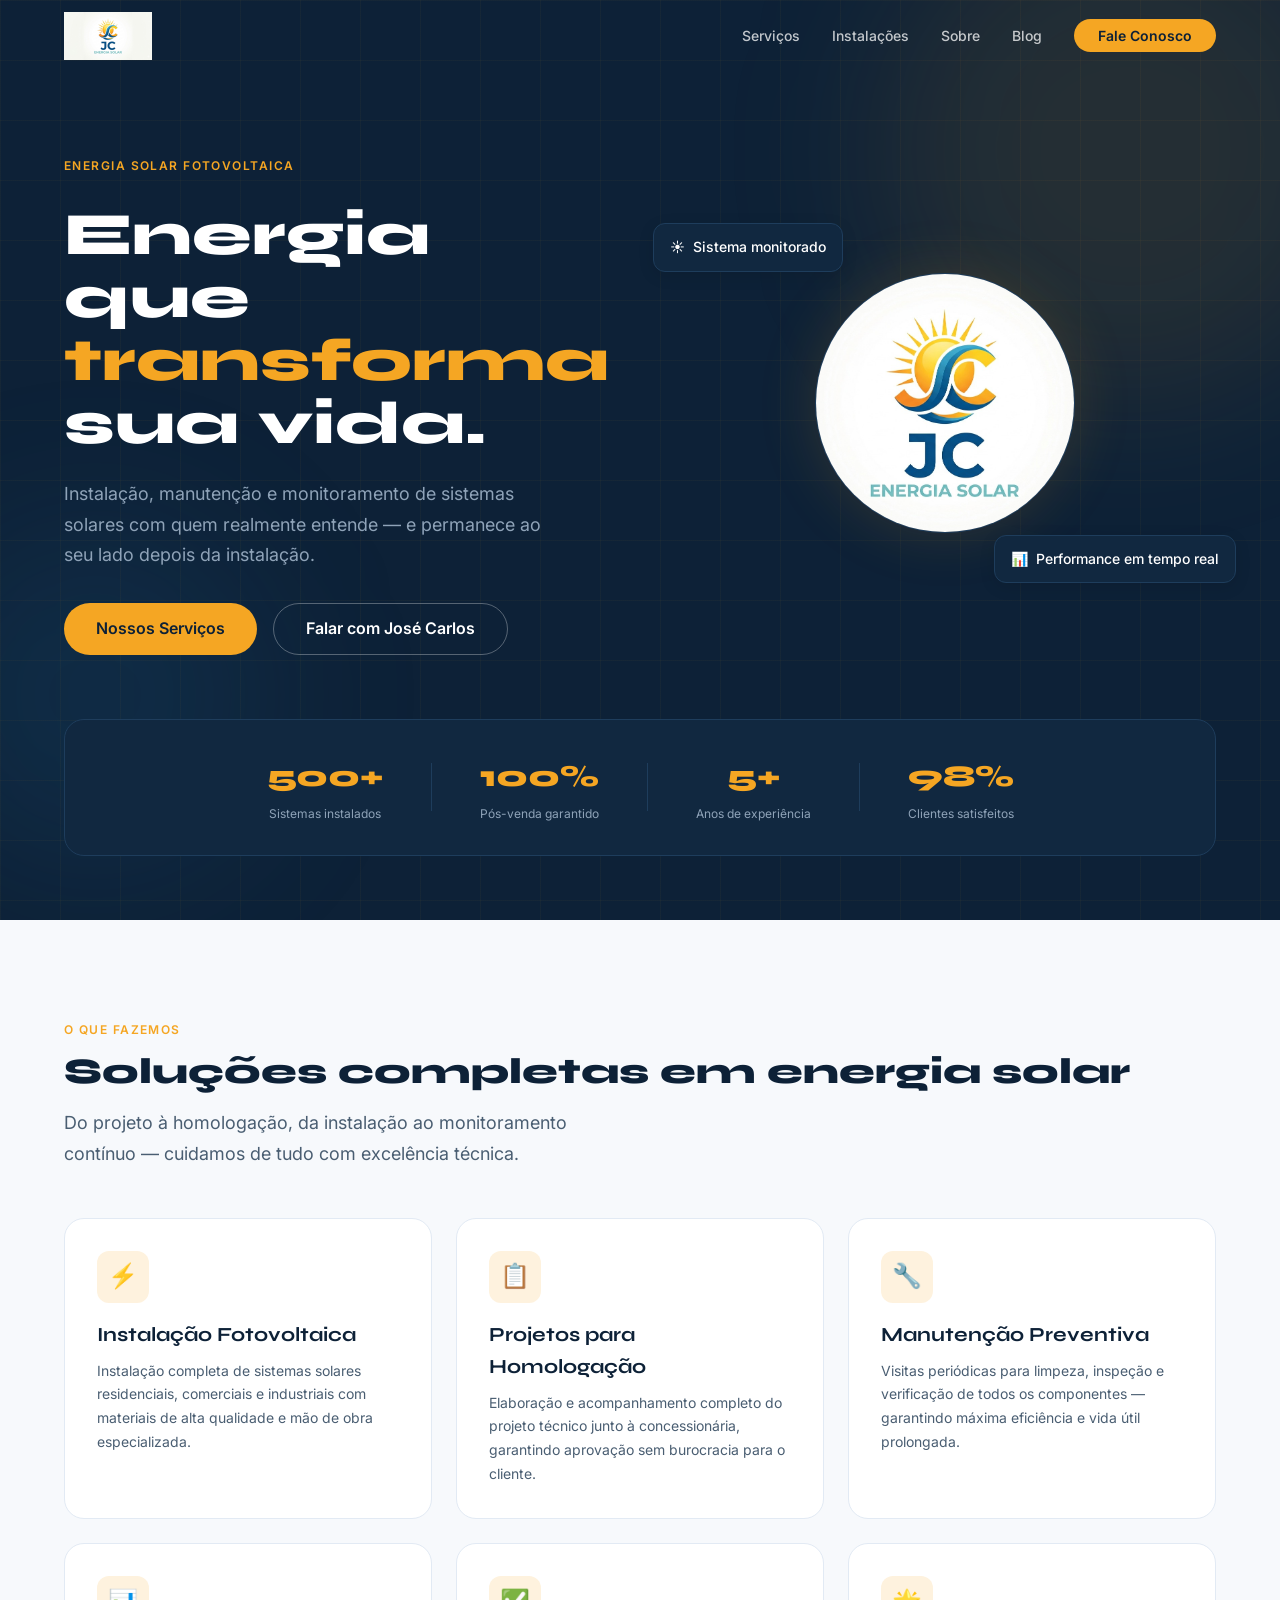
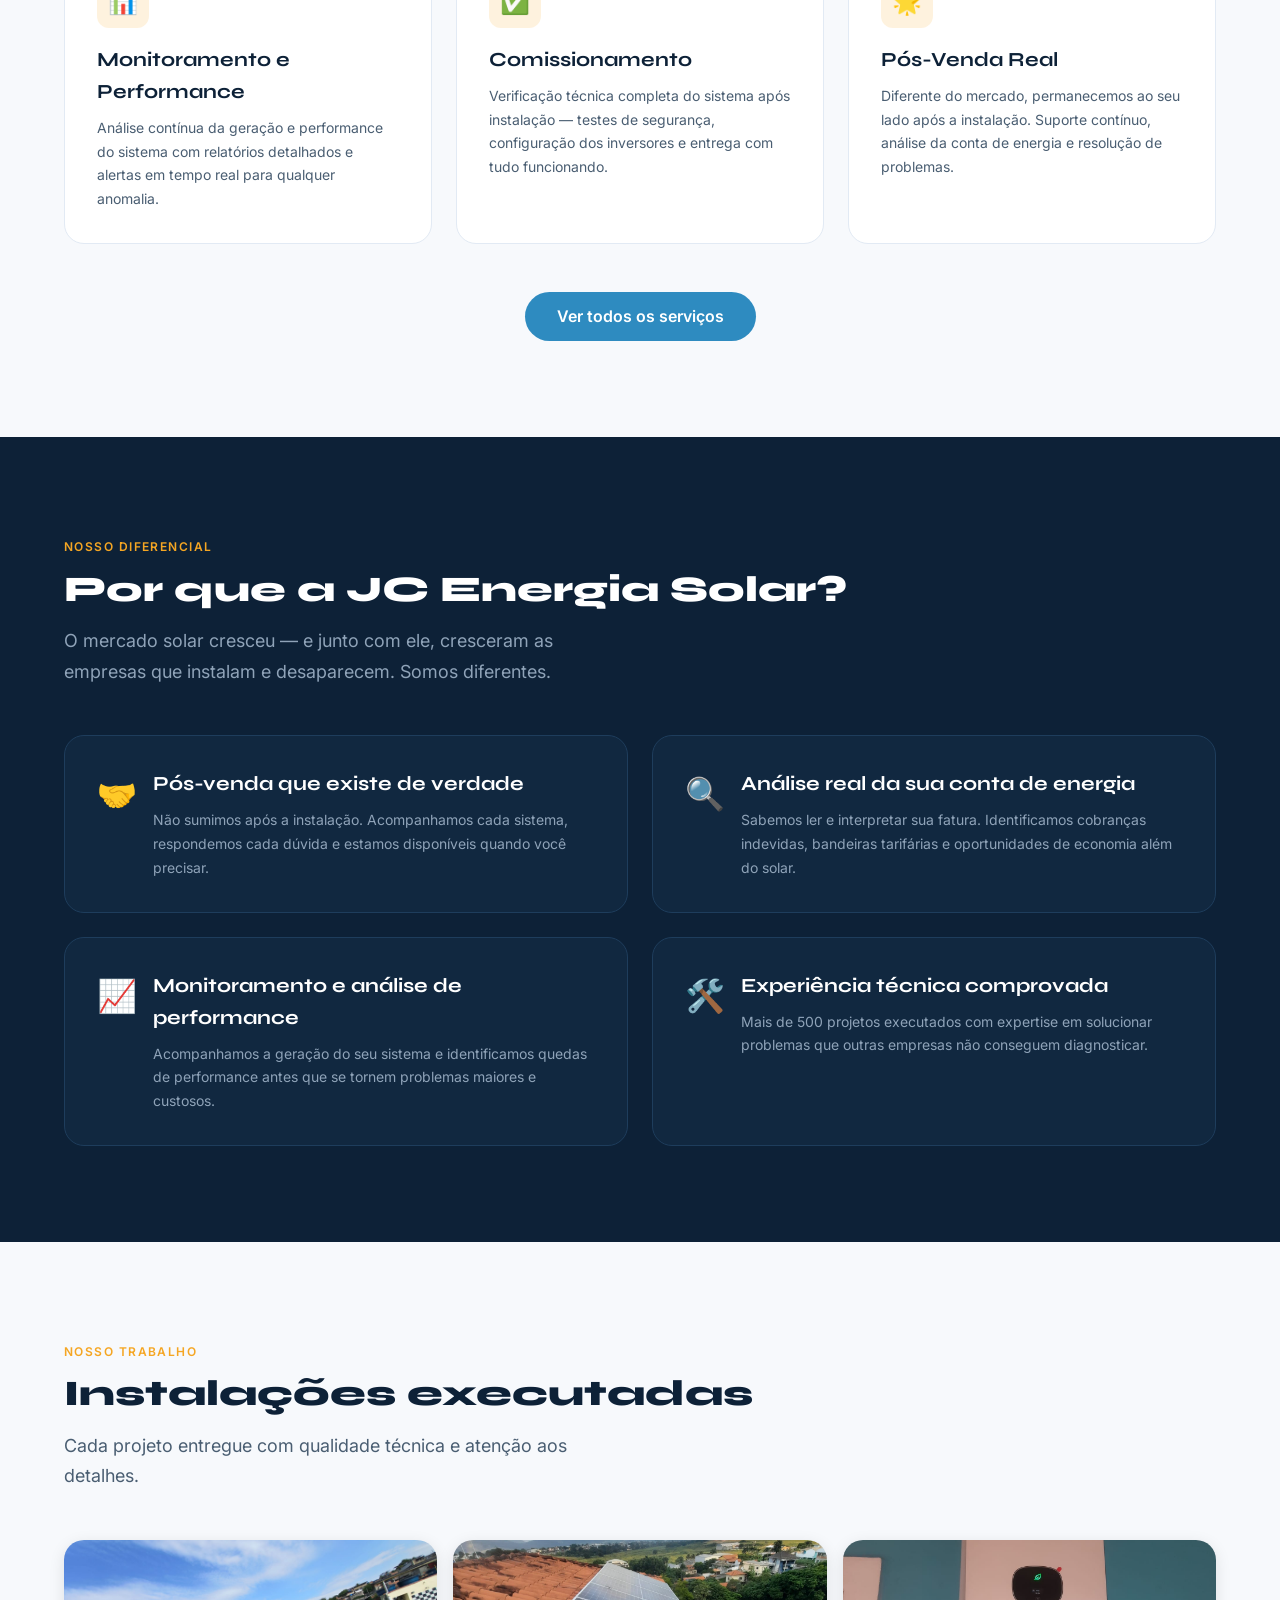
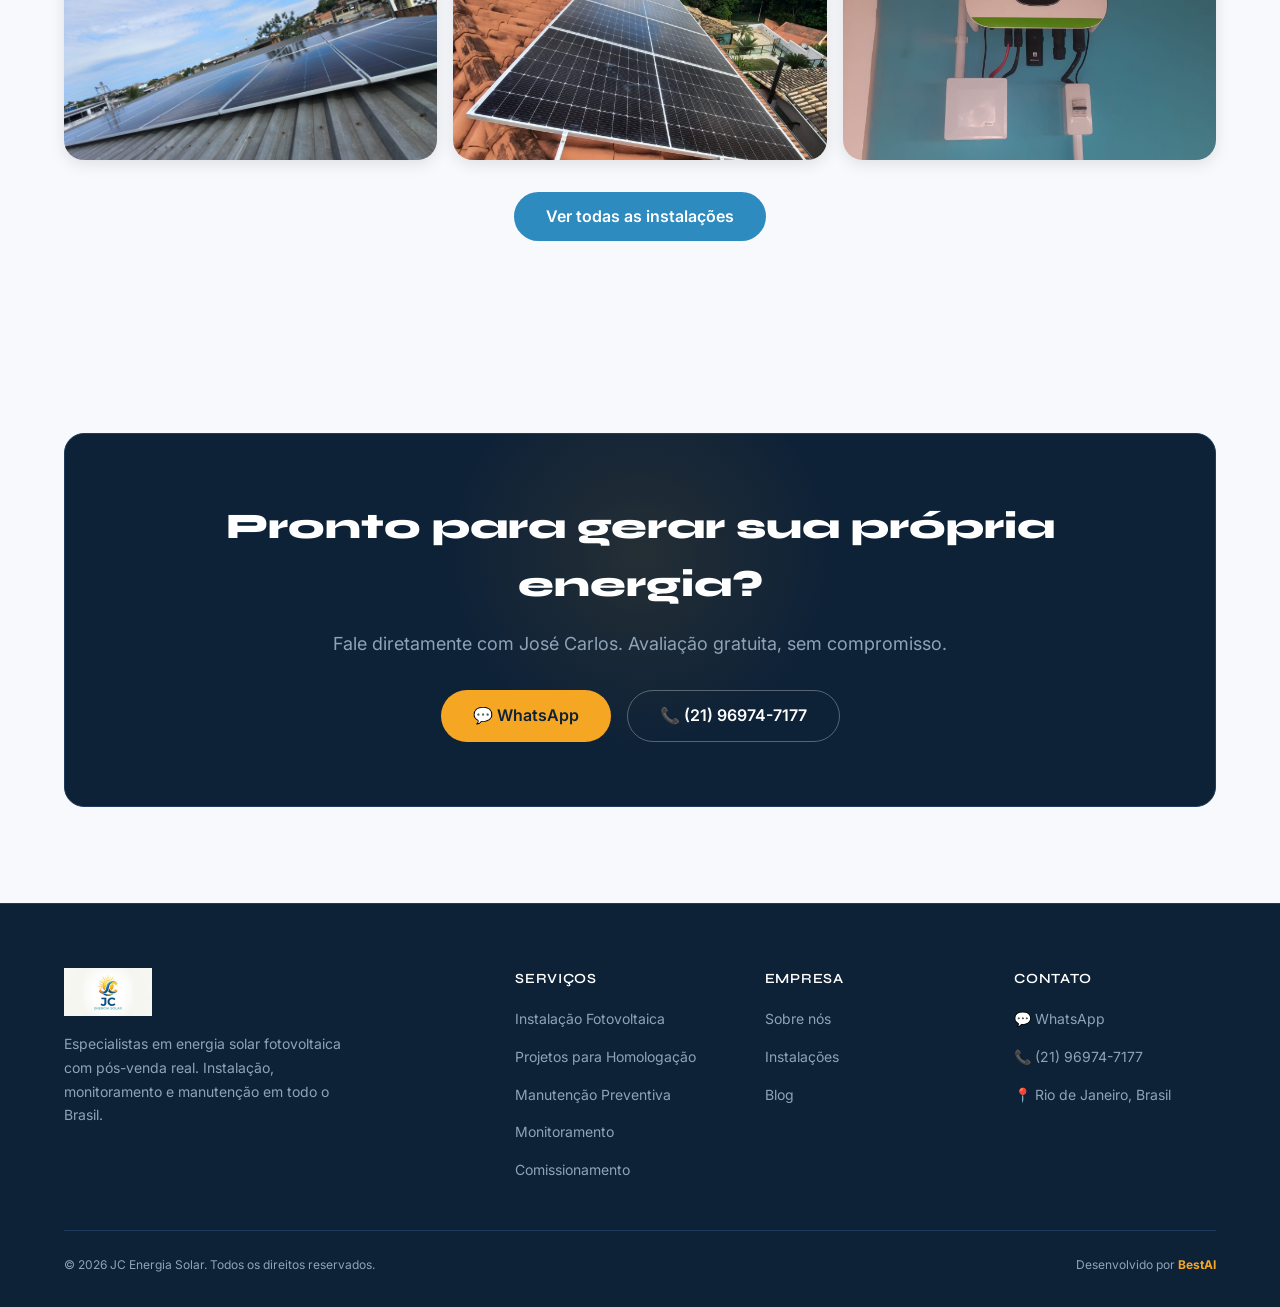
==== commit 395e5aa0: "fix: sumimos corrigido" ====
--- a/index.html
+++ b/index.html
@@ -144,7 +144,7 @@
           <div style="font-size:2rem;flex-shrink:0;">🤝</div>
           <div>
             <h3 class="card__title" style="color:#fff;">Pós-venda que existe de verdade</h3>
-            <p class="card__text">Não somimos após a instalação. Acompanhamos cada sistema, respondemos cada dúvida e estamos disponíveis quando você precisar.</p>
+            <p class="card__text">Não sumimos após a instalação. Acompanhamos cada sistema, respondemos cada dúvida e estamos disponíveis quando você precisar.</p>
           </div>
         </div>
         <div class="card card--dark" style="display:flex;gap:var(--space-4);align-items:flex-start;">
